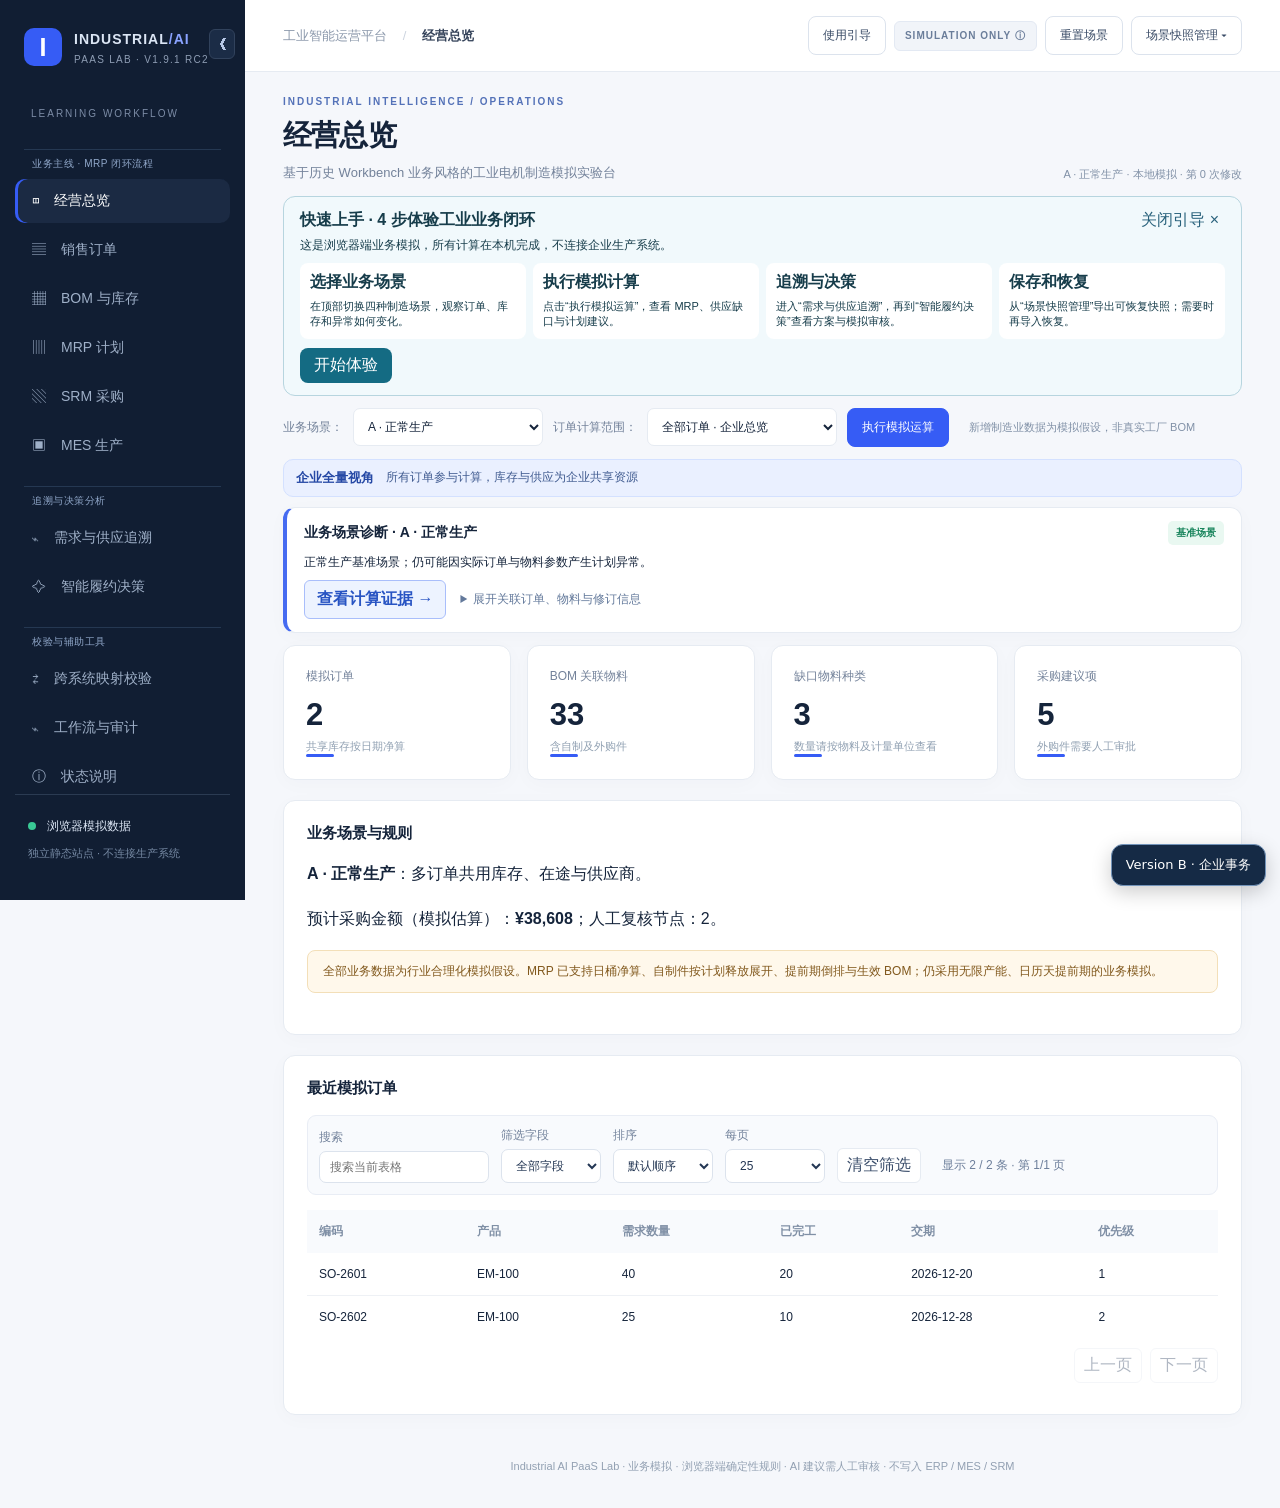
==== enterprise_workbench/site/index.html @ bf3e3335 "Version B isolated Render and Neon preview candidate" ====
<!doctype html><html lang="zh-CN"><head><meta charset="utf-8"><meta name="viewport" content="width=device-width,initial-scale=1"><title>Industrial AI PaaS Lab · V1.9.1 UX RC2 Manufacturing Workbench</title><link rel="icon" type="image/svg+xml" href="./favicon.svg"><link rel="stylesheet" href="./style.css"></head><body>
<div class="shell"><aside class="sidebar"><div class="brand"><span class="brandmark">I</span><div><strong>INDUSTRIAL<span class="accent">/AI</span></strong><small>PAAS LAB · V1.9.1 RC2</small></div></div><button id="desktopSidebarToggle" class="sidebar-collapse" aria-label="收起左侧导航" title="收起左侧导航">❮</button><div class="sectionlabel">LEARNING WORKFLOW</div><nav id="nav"><div class="nav-group">业务主线 · MRP 闭环流程</div><button class="nav active" data-tab="overview">◫ <span>经营总览</span></button><button class="nav" data-tab="orders">▤ <span>销售订单</span></button><button class="nav" data-tab="bom">▦ <span>BOM 与库存</span></button><button class="nav" data-tab="mrp">▥ <span>MRP 计划</span></button><button class="nav" data-tab="srm">▧ <span>SRM 采购</span></button><button class="nav" data-tab="mes">▣ <span>MES 生产</span></button><div class="nav-group">追溯与决策分析</div><button class="nav" data-tab="trace">⌁ <span>需求与供应追溯</span></button><button class="nav" data-tab="agent">✧ <span>智能履约决策</span></button><div class="nav-group">校验与辅助工具</div><button class="nav" data-tab="mapping">⇄ <span>跨系统映射校验</span></button><button class="nav" data-tab="workflow">⌁ <span>工作流与审计</span></button><button class="nav" data-tab="statuses">ⓘ <span>状态说明</span></button></nav><div class="sidebarbottom"><span class="pulse"></span> 浏览器模拟数据<p>独立静态站点 · 不连接生产系统</p></div></aside>
<main class="main"><header class="topbar"><button id="sidebarExpand" class="outline desktop-expand" aria-label="展开左侧导航" title="展开左侧导航">☰</button><button id="sidebarToggle" class="outline hamburger" aria-label="展开或收起导航" aria-expanded="false">☰</button><div class="breadcrumb">工业智能运营平台 <span>/</span> <b id="crumb">经营总览</b></div><div class="topright"><button class="environment" id="simulationInfo" aria-expanded="false" aria-controls="simulationTooltip" title="查看模拟环境说明">SIMULATION ONLY ⓘ</button><span id="simulationTooltip" class="simulation-tooltip" role="tooltip" hidden>✓ 所有运算在浏览器本地运行，不上传数据、不连接真实工厂。</span><button class="outline" id="reset">重置场景</button><div class="snapshot-wrap"><button class="outline" id="snapshotMenuToggle" aria-expanded="false" aria-controls="snapshotMenu">场景快照管理 ▾</button><div class="snapshot-menu" id="snapshotMenu" hidden><button class="outline" id="portableExport">导出可恢复快照</button><button class="outline" id="portableImport">导入快照</button><button class="outline" id="export">导出 JSON</button></div></div><input type="file" id="portableFile" accept=".json,application/json" hidden></div></header><div class="content"><div class="heading"><div><div class="eyebrow">INDUSTRIAL INTELLIGENCE / OPERATIONS</div><h1 id="heading">经营总览</h1><p id="subtitle">基于历史 Workbench 业务风格的工业电机制造模拟实验台</p></div><div id="sync" class="sync">初始化中</div></div><div class="toolbar"><label for="scenario">业务场景：</label><select id="scenario"></select><label for="focusOrder">订单计算范围：</label><select id="focusOrder" aria-label="订单计算范围"><option value="all">全部订单 · 企业总览</option></select><button id="run" class="primary" title="跨模块模拟计算：本地执行 MRP、库存、供应与业务协同规则">执行模拟运算</button><span id="runSpinner" class="run-spinner" hidden aria-label="正在计算"></span><span id="runHint" class="run-hint" role="status" aria-live="polite"></span><span class="sync" id="note">新增制造业数据为模拟假设，非真实工厂 BOM</span></div><div id="notice" role="alert" hidden></div><div id="uxToast" class="ux-toast" role="status" aria-live="polite" hidden></div><div id="body"></div><footer>Industrial AI PaaS Lab · 业务模拟 · 浏览器端确定性规则 · AI 建议需人工审核 · 不写入 ERP / MES / SRM</footer></div></main></div>
<script src="./engine.js"></script><script src="./decision.js"></script><script src="./decision-evidence.js"></script><script src="./decision-reasoning.js"></script><script src="./closure.js"></script><script src="./portable.js"></script><script src="./app.js"></script><script src="./onboarding.js"></script><script src="./enterprise-status.js"></script></body></html>
---- enterprise_workbench/site/style.css ----
:root{--bg:#f5f7fb;--paper:#fff;--ink:#15243b;--muted:#73829a;--line:#e6ebf2;--blue:#365cf5;--nav:#111e33;--nav2:#1b2a43;--green:#1e9a6d;--orange:#d98a27}*{box-sizing:border-box}body{margin:0;font-family:Inter,"Segoe UI","Microsoft Yahei",sans-serif;background:var(--bg);color:var(--ink)}button,select,input{font:inherit}.shell{min-height:100vh;display:flex}.sidebar{width:245px;flex-shrink:0;background:var(--nav);color:#dbe5f4;display:flex;flex-direction:column;padding:28px 15px;position:sticky;top:0;height:100vh}.brand{display:flex;align-items:center;gap:12px;padding:0 9px 42px}.brandmark{display:grid;place-items:center;background:var(--blue);color:#fff;width:38px;height:38px;border-radius:10px;font-size:25px;font-weight:800}.brand strong{font-size:14px;letter-spacing:1px}.brand small{display:block;color:#8e9db4;font-size:10px;margin-top:6px;letter-spacing:1.3px}.accent{color:#8aa3ff}.sectionlabel{font-size:10px;color:#7c8ca6;letter-spacing:2px;padding:0 16px 12px}.nav{width:100%;display:flex;align-items:center;gap:15px;text-align:left;padding:13px 17px;border:0;background:transparent;color:#9fb0c8;border-radius:10px;cursor:pointer;font-size:14px;margin-bottom:5px}.nav.active,.nav:hover{background:var(--nav2);color:#fff}.nav.active{box-shadow:inset 3px 0 var(--blue)}.sidebarbottom{margin-top:auto;border-top:1px solid #2b3b52;padding:23px 13px 0;font-size:12px}.sidebarbottom p{color:#7588a2;font-size:11px}.pulse{display:inline-block;width:8px;height:8px;border-radius:50%;background:#39c995;margin-right:8px}.main{flex:1;min-width:0}.topbar{height:72px;background:#fff;border-bottom:1px solid var(--line);display:flex;justify-content:space-between;align-items:center;padding:0 38px}.breadcrumb{font-size:13px;color:#8b98ab}.breadcrumb b{color:#35435a;font-weight:600}.breadcrumb span{padding:0 12px;color:#ccd4df}.topright{display:flex;align-items:center;gap:17px}.environment{color:#6a7d9a;background:#f1f4f9;border:1px solid #e3e9f3;padding:7px 10px;border-radius:6px;font-size:10px;letter-spacing:1px;font-weight:700}.outline,.primary{border:1px solid #dce3ed;background:white;color:#394b66;border-radius:8px;padding:10px 14px;cursor:pointer;font-size:12px}.outline:hover{border-color:#9eb0d2}.primary{background:var(--blue);border-color:var(--blue);color:#fff}.primary:disabled{opacity:.45;cursor:not-allowed}.content{max-width:1440px;margin:auto;padding:36px 38px 24px}.heading{display:flex;justify-content:space-between;align-items:flex-end;margin-bottom:28px;gap:18px}.eyebrow{font-size:10px;color:#5472b8;font-weight:800;letter-spacing:2px}h1{font-size:29px;letter-spacing:-.8px;margin:9px 0 8px}.heading p{font-size:13px;color:var(--muted);margin:0}.sync{font-size:11px;color:#8191a7}.kpis{display:grid;grid-template-columns:repeat(4,minmax(0,1fr));gap:16px;margin-bottom:20px}.kpi,.panel{background:#fff;border:1px solid var(--line);border-radius:12px;box-shadow:0 4px 20px rgba(25,48,82,.025)}.kpi{padding:22px}.kpi .label{font-size:12px;color:var(--muted)}.kpi .value{font-size:31px;font-weight:750;margin:12px 0 6px}.kpi .hint{font-size:11px;color:#90a0b2}.kpi .accentline{width:28px;height:3px;background:var(--blue);border-radius:3px}.cols{display:grid;grid-template-columns:1.5fr 1fr;gap:20px}.panel{padding:23px;margin-bottom:20px}.panel h2{font-size:15px;margin:0 0 17px}.panelhead{display:flex;align-items:center;justify-content:space-between;gap:10px}.sub{font-size:12px;color:var(--muted);margin-top:-6px;margin-bottom:18px}.tablewrap{overflow:auto}table{border-collapse:collapse;width:100%;font-size:12px}th{text-align:left;background:#f8fafd;color:#8090a6;font-weight:650;padding:13px 12px;white-space:nowrap}td{padding:14px 12px;border-bottom:1px solid #eef1f5;white-space:nowrap}tbody tr:last-child td{border-bottom:0}.pill{border-radius:5px;padding:5px 8px;font-size:10px;font-weight:700;display:inline-block;background:#eef2ff;color:#5065bf}.pill.good{background:#e9f8f1;color:#17845b}.pill.warn{background:#fff5e8;color:#aa7021}.pill.neutral{background:#f0f3f8;color:#697a90}.empty{color:#93a1b3;font-size:13px;padding:35px 10px;text-align:center}.loading{background:#fff;border:1px solid var(--line);border-radius:12px;padding:55px;text-align:center;color:var(--muted)}.toolbar{display:flex;gap:10px;align-items:center;flex-wrap:wrap;margin-bottom:18px}.toolbar select,.toolbar input{border:1px solid #dce3ed;border-radius:8px;padding:10px 12px;background:white;min-width:190px;color:#35445a;font-size:12px}.alert{padding:14px 17px;border-radius:8px;margin-bottom:18px;font-size:13px;background:#fff1ec;color:#9e462d;border:1px solid #ffd7c8}.alert.ok{background:#eaf8f1;color:#1e7d57;border-color:#c7edda}.note{background:#f4f7fe;border:1px solid #e1e9fb;padding:15px;border-radius:8px;color:#63799b;font-size:12px;line-height:1.8;margin-bottom:20px}.json{white-space:pre-wrap;word-break:break-word;background:#f8fafd;padding:16px;border-radius:8px;font:11px/1.7 Consolas,monospace;max-height:380px;overflow:auto}.metricrow{display:flex;justify-content:space-between;border-bottom:1px solid var(--line);padding:12px 0;font-size:12px}.metricrow span{color:var(--muted)}.metricrow b{font-weight:650}footer{font-size:11px;color:#9aa7b7;text-align:center;padding:20px 0 10px}@media(max-width:1000px){.sidebar{width:78px}.brand>div,.sectionlabel,.nav span,.sidebarbottom{display:none}.brand{padding:0 4px 35px}.nav{justify-content:center;font-size:20px}.content{padding:26px}.kpis{grid-template-columns:repeat(2,1fr)}.cols{grid-template-columns:1fr}}@media(max-width:600px){.sidebar{width:58px;padding:15px 6px}.topbar{padding:0 16px}.environment{display:none}.content{padding:20px 14px}.kpis{gap:9px}.kpi{padding:16px}.kpi .value{font-size:25px}.heading{align-items:flex-start;flex-direction:column}}

.flowsteps{display:flex;flex-wrap:wrap;gap:8px;margin:0 0 20px}.flowstep{padding:12px 10px;background:#e9eef7;border:1px solid #dce5f2;border-radius:8px;color:#75849a;font-size:11px;font-weight:700;flex:1;min-width:125px}.flowstep span{display:inline-grid;place-items:center;border-radius:50%;background:#cbd5e3;color:#fff;width:20px;height:20px;margin-right:6px}.flowstep.done{background:#eaf8f1;color:#17845b;border-color:#bde8d4}.flowstep.done span{background:#1e9a6d}.statuscards{display:flex;gap:12px;flex-wrap:wrap}.statuscard{border:1px solid var(--line);border-radius:9px;padding:16px 22px;min-width:140px;display:flex;flex-direction:column;gap:9px}.statuscard b{font-size:12px;color:var(--muted)}.statuscard strong{font-size:25px}.raw{border:1px solid var(--line);border-radius:10px;background:white;padding:18px 22px;margin-bottom:20px}.raw summary{cursor:pointer;color:#365cf5;font-size:13px;font-weight:700}.raw pre{margin-top:16px}@media(max-width:600px){.flowstep{min-width:100px}}
.toolbar{display:flex;gap:10px;align-items:center;flex-wrap:wrap;margin-bottom:22px}.toolbar select,.toolbar input{border:1px solid var(--line);border-radius:7px;padding:10px;background:white;color:var(--ink)}.toolbar label{font-size:12px;color:var(--muted)}.panel .actions{display:flex;gap:8px;flex-wrap:wrap}.inlineform{display:flex;flex-wrap:wrap;gap:10px;align-items:end}.inlineform label{font-size:12px;color:var(--muted);display:flex;flex-direction:column;gap:5px}.inlineform input,.inlineform select{padding:9px;border:1px solid var(--line);border-radius:6px;max-width:170px}.smallbtn{border:1px solid var(--line);background:#fff;color:#3b4e6b;padding:6px 9px;border-radius:6px;cursor:pointer}.smallbtn.danger{color:#a53535}.status{cursor:help}.helptext{color:#75859a;font-size:12px;line-height:1.8}.grid2{display:grid;grid-template-columns:1fr 1fr;gap:16px}.warning{background:#fff8eb;border:1px solid #f3dfb8;padding:12px 15px;border-radius:8px;color:#81581c;font-size:12px;margin-bottom:18px}.badge-line{font-size:12px;color:#5a6a80;margin:6px 0 12px}.panel p{line-height:1.8}footer{margin-top:24px;font-size:11px;color:#92a0b2}@media(max-width:850px){.shell{display:block}.sidebar{width:100%;height:auto;position:static;padding:12px}.sidebar .brand{padding:5px 9px 12px}.sidebar nav{display:flex;overflow:auto}.sidebar .nav{min-width:max-content;padding:9px}.sidebarbottom{display:none}.topbar{padding:12px;height:auto}.content{padding:20px 14px}.kpis{grid-template-columns:repeat(2,minmax(0,1fr))}.grid2,.cols{grid-template-columns:1fr}}

/* UX Consolidation: display-only controls; no engine data mutations */
.uxfilters{display:flex;gap:12px;flex-wrap:wrap;align-items:end;margin-bottom:15px}.uxfilters label{display:flex;flex-direction:column;gap:5px;color:#72829b;font-size:12px}.uxfilters input,.uxfilters select{border:1px solid #dce3ed;border-radius:7px;padding:8px 10px;background:white;color:#243754;max-width:220px}.uxcount{font-size:12px;color:#6d7f9b;padding:9px}.origin-tag{display:inline-block;background:#eef2f8;color:#566781;border-radius:5px;padding:4px 7px;font-size:11px}.origin-tag.custom{background:#e9f8f1;color:#17845b}.uxguide{background:linear-gradient(115deg,#f3f6ff,#fff);border:1px solid #dce6fb;border-radius:12px;padding:20px;margin-bottom:20px}.uxguide-head{display:flex;justify-content:space-between;align-items:center;gap:12px}.uxguide-head strong{font-size:16px}.uxguide-steps{display:grid;grid-template-columns:repeat(3,minmax(0,1fr));gap:12px;margin:15px 0}.uxguide-steps button{background:#fff;border:1px solid #dce5f4;border-radius:9px;text-align:left;padding:14px;cursor:pointer;color:#253c65}.uxguide-steps button:hover{border-color:#365cf5}.uxguide-steps b,.uxguide-steps span{display:block}.uxguide-steps span{font-size:12px;color:#72839a;margin-top:7px}.uxguide p{font-size:12px;color:#6e7e97;margin:0}.compact-guide .uxguide-steps,.compact-guide p{display:none}@media(max-width:700px){.uxguide-steps{grid-template-columns:1fr}.uxfilters label{max-width:100%}}

/* RC2: global order context and reusable table controls */
.focus-banner{display:flex;align-items:center;flex-wrap:wrap;gap:12px;background:#eaf0ff;border:1px solid #d4e1ff;border-radius:10px;padding:13px 17px;margin-bottom:18px;font-size:12px;color:#405b90}.focus-banner strong{color:#2548a5;font-size:13px}.focus-banner span{flex:1}.data-table{margin-bottom:8px}.tablefilters{padding:11px;background:#f8fafd;border:1px solid #e9edf5;border-radius:9px}.tablefilters label{min-width:100px}.tablefilters input{max-width:170px}.tablefilters select{max-width:175px}.tablepages{display:flex;justify-content:flex-end;gap:8px;margin-top:10px}.tablepages button:disabled{opacity:.4;cursor:not-allowed}

/* RC3 business audit additions */
.diagnostic{border-left:4px solid #466bf1}.diagnostic-head{display:flex;align-items:center;justify-content:space-between;gap:12px;flex-wrap:wrap}.diagnostic-head h2,.diagnostic-head h3{margin:0}.diagnostic-stats{display:flex;gap:16px;flex-wrap:wrap;margin:12px 0;font-size:13px}.decision{border:1px solid #dfe5f0;border-radius:12px;padding:16px;margin:12px 0;background:#fbfcff}.decision p{line-height:1.7}.decision-actions{display:flex;gap:8px;flex-wrap:wrap}.decision-actions button{cursor:pointer}.diagnostic .helptext{margin-top:12px}

/* Version A guided first-run experience */
.a-welcome{padding:18px 20px;margin:12px 0 20px;border:1px solid #b7d5df;border-radius:12px;background:#f1f9fc;color:#173d4b}.a-welcome-head{display:flex;justify-content:space-between;gap:12px;align-items:center}.a-welcome-head button{background:transparent;border:0;cursor:pointer;color:#28617b}.a-welcome p{margin:10px 0}.a-welcome ol{display:grid;grid-template-columns:repeat(auto-fit,minmax(205px,1fr));gap:12px;padding:0;list-style:none}.a-welcome li{display:flex;flex-direction:column;gap:6px;padding:12px;border-radius:8px;background:white}.a-welcome li span{font-size:13px;line-height:1.5}.a-welcome #a-welcome-start{padding:9px 18px;border:0;border-radius:8px;background:#146b83;color:white;cursor:pointer}

/* V1.9.1 UX concentrated release: presentation and state feedback */
.content{padding-top:24px}.heading{margin-bottom:14px}.a-welcome{padding:12px 16px;margin:6px 0 12px}.a-welcome p{font-size:12px;margin:5px 0}.a-welcome ol{gap:7px;margin:9px 0}.a-welcome li{padding:9px 10px}.a-welcome li span{font-size:11px;line-height:1.4}.a-welcome #a-welcome-start{padding:7px 14px}.focus-banner{padding:9px 12px;margin-bottom:10px}.diagnostic{padding:13px 17px;margin-bottom:12px}.diagnostic h2{font-size:14px}.diagnostic-summary{font-size:12px;line-height:1.6;margin:8px 0}.diagnostic-actions{display:flex;align-items:center;gap:14px;flex-wrap:wrap}.diagnostic-details{font-size:12px;color:#63799b}.diagnostic-details summary{cursor:pointer}.diagnostic-details[open]{flex-basis:100%}.diagnostic-stats{margin:8px 0}.evidence-btn{background:#edf3ff;border-color:#a9befb;color:#2854c3;font-weight:700;padding:8px 12px}.evidence-btn:hover{background:#dfe9ff}.nav-group{font-size:10px;letter-spacing:1.2px;color:#7f94b7;margin:15px 10px 7px;text-transform:uppercase}.nav.has-result{position:relative}.nav.has-result:after{content:'';display:block;width:8px;height:8px;border-radius:50%;background:#22bf83;margin-left:auto;box-shadow:0 0 0 3px #22bf8322}.environment{cursor:pointer;white-space:nowrap}.simulation-tooltip{position:absolute;right:18px;top:66px;z-index:50;background:#132b49;color:white;padding:11px 15px;border-radius:9px;max-width:320px;font-size:12px;line-height:1.6;box-shadow:0 8px 28px #152b4540}.snapshot-wrap{position:relative}.snapshot-menu{position:absolute;right:0;top:calc(100% + 7px);z-index:45;min-width:190px;background:white;border:1px solid #dce3ed;border-radius:10px;box-shadow:0 10px 32px #14223d25;padding:7px}.snapshot-menu button{display:block;width:100%;text-align:left;border:0;margin:2px 0}.snapshot-menu button:hover{background:#f2f6ff}.run-spinner{width:16px;height:16px;border:2px solid #cad7fa;border-top-color:#365cf5;border-radius:50%;animation:ux-spin .7s linear infinite}@keyframes ux-spin{to{transform:rotate(360deg)}}.run-hint{font-size:11px;color:#b37525}.ux-toast{position:fixed;right:24px;bottom:25px;z-index:100;background:#173b32;color:#e8fff4;padding:13px 17px;border-radius:9px;box-shadow:0 9px 35px #1a2b3b40;font-size:13px;max-width:min(420px,90vw)}[hidden]{display:none!important}.hamburger{display:none}.topright{gap:8px;flex-wrap:wrap}.toolbar{margin-bottom:12px}.sidebar nav{overflow-y:auto}
@media(max-width:1000px){.nav-group{display:none}.sidebar .nav.has-result:after{position:absolute;right:2px;top:5px}.topright{gap:6px}}
@media(max-width:850px){.hamburger{display:inline-flex}.sidebar{display:none;position:fixed;top:55px;left:0;bottom:0;width:min(290px,85vw);height:auto;z-index:60;box-shadow:8px 0 30px #152b4540;overflow-y:auto}.sidebar-open .sidebar{display:block}.sidebar nav{display:flex;flex-direction:column;overflow:visible}.sidebar .nav{justify-content:flex-start}.sidebar .nav span,.sidebar .brand>div,.sidebar .sectionlabel,.sidebar .nav-group{display:block}.sidebar .nav-group{color:#8fa1bd}.sidebar .nav.has-result:after{position:static}.topbar{display:flex;gap:10px}.breadcrumb{flex:1}.topright{justify-content:flex-end}.a-welcome ol{grid-template-columns:repeat(2,minmax(0,1fr))}}
@media(max-width:600px){.a-welcome ol{grid-template-columns:1fr 1fr}.a-welcome li span{font-size:10px}.heading h1{font-size:23px}.topright .outline{padding:7px 8px}.toolbar select{min-width:130px}.simulation-tooltip{right:8px;top:95px}.content{padding:15px 12px}.kpis{grid-template-columns:repeat(2,minmax(0,1fr))}}

/* V1.9.1 RC2: learning navigation, read-once result cues and help page */
.sidebar{position:relative}.sidebar-collapse{position:absolute;top:29px;right:10px;border:1px solid #31425c;border-radius:6px;color:#b6c7e5;background:#1b2c46;cursor:pointer;padding:5px 8px}.desktop-expand{display:none}.sidebar-collapsed .sidebar{display:none}.sidebar-collapsed .desktop-expand{display:inline-flex}.sidebar-collapsed .main{width:100%;max-width:100%}.sidebar .nav-group{font-size:10px;letter-spacing:.55px;text-transform:none;margin:18px 9px 8px;padding:7px 8px 0;border-top:1px solid #253852;color:#90a7c9}.sidebar nav{overflow-y:auto;scrollbar-width:thin;scrollbar-color:#3c506c transparent}.sidebar .nav{min-height:41px}.nav.has-result:after{flex-shrink:0}.help-page .toolbar,.help-page #sync{display:none}.help-page .focus-banner,.help-page .diagnostic{display:none}.help-page .heading{margin-bottom:18px}.help-page #body{margin-top:8px}
@media(max-width:850px){.sidebar-collapse,.desktop-expand{display:none!important}.sidebar-collapsed .sidebar{display:none}.sidebar-open .sidebar{display:block}.sidebar .nav-group{display:block}.sidebar .nav{min-height:40px}}

/* RC3: What-if input retention and readable comparison */
.whatif-form{background:#f7f9ff;border:1px solid #e1e8f7;padding:14px;border-radius:10px;margin:12px 0}.whatif-form label{min-width:110px}.whatif-form button.primary{min-height:39px}.whatif-result{border:1px solid #c8d8ff;border-left:4px solid #365cf5;background:#fbfcff;border-radius:10px;padding:15px;margin:16px 0}.whatif-result-head{display:flex;align-items:center;justify-content:space-between;gap:12px;flex-wrap:wrap}.whatif-result-head h3{font-size:15px;margin:0}.whatif-save{font-size:12px;font-weight:700;color:#fff;background:#365cf5;border:1px solid #365cf5;border-radius:7px;padding:8px 13px;cursor:pointer}.whatif-save:hover{background:#2549db}.whatif-assumption{margin-top:12px;padding:10px;background:#edf3ff;border-radius:7px;font-size:13px;color:#29436e}.whatif-summary{font-size:13px;font-weight:600;color:#244d7e}.whatif-saved-title{font-size:14px;margin:18px 0 8px}.whatif-empty{padding:20px 14px;border:1px dashed #cbd5e6;border-radius:9px;color:#6e809b;font-size:13px;text-align:center;margin:12px 0}.whatif-empty-small{padding:16px}.whatif-result .data-table{overflow-x:auto}.whatif-result .data-table th:first-child{min-width:180px}

/* RC4 decision audit evidence */
.decision-primary{background:#eef3ff;border-left:3px solid #4168f0;border-radius:6px;padding:10px 13px}.decision-facts{display:flex;gap:9px;flex-wrap:wrap;margin:12px 0}.decision-facts span{background:#f0f4fa;border:1px solid #dce5f2;border-radius:7px;padding:7px 10px;font-size:12px}.decision-evidence{border:1px solid #dce5f2;border-radius:9px;margin:12px 0;padding:10px 12px}.decision-evidence summary{font-weight:700;cursor:pointer;color:#274b8c}.decision-evidence .tablewrap{margin:10px 0;overflow-x:auto}.decision-evidence table{min-width:650px;font-size:12px}.decision-evidence th,.decision-evidence td{padding:8px 10px}.decision-evidence code{font-size:11px}@media(max-width:700px){.decision{padding:12px}.decision-evidence{padding:8px}.decision-facts span{font-size:11px}}

/* RC5: auditable reasoning log */
.reasoning-entry{border:1px solid #dce5f3;border-radius:10px;background:#fff;margin:12px 0;padding:14px 16px}
.reasoning-entry h4{margin:0 0 8px;color:#172c4a}.reasoning-entry .pill{font-size:11px;margin-left:8px}
.reasoning-steps{margin:10px 0 12px;padding-left:24px;display:grid;gap:9px}
.reasoning-steps li{padding-left:5px}.reasoning-steps p{margin:3px 0;color:#455a76;line-height:1.6;overflow-wrap:anywhere}
.reasoning-checks{display:flex;gap:7px;flex-wrap:wrap}

/* RC6: learning-first decision presentation; engineering checks remain in tests, not UI. */
.business-decision{padding:22px;background:#fff}.business-order-head{display:flex;justify-content:space-between;align-items:flex-start;gap:14px;flex-wrap:wrap}.business-order-head h3{margin:0}.business-outcome{display:inline-block;max-width:520px;border-radius:8px;padding:9px 12px;font-weight:700;font-size:13px}.business-outcome-high{background:#fff0ed;color:#9f3027}.business-outcome-medium{background:#fff5e3;color:#94620c}.business-outcome-low{background:#e9f7f1;color:#196347}.business-intro{font-size:14px;color:#42526b;margin:16px 0}.business-section-title{font-size:15px;margin:20px 0 10px}.business-risk{border:1px solid #e0e7f2;border-left:4px solid #c7d1df;border-radius:9px;margin:10px 0;padding:12px 15px;background:#fff}.business-risk-risk{border-left-color:#d85048;background:#fffafa}.business-risk-advice{border-left-color:#e2a83b;background:#fffdf7}.business-risk-title{display:flex;justify-content:space-between;gap:10px;flex-wrap:wrap}.business-risk-title span{font-size:12px;color:#61738e}.business-risk p{margin:8px 0;font-size:13px}.business-metric{color:#9f3027}.business-risk-link{color:#637895;font-size:12px!important}.business-table{min-width:650px}.business-review{border:1px solid #d5e1f4;border-radius:10px;margin:18px 0;background:#f9fbff}.business-review>summary{padding:13px 16px;cursor:pointer;color:#2754a4;font-weight:700}.business-review-body{padding:5px 17px 17px}.business-review-body table{min-width:650px}.business-review-body th,.business-review-body td{font-size:12px;padding:8px}.review-rule{background:white;border:1px solid #e1e8f2;border-radius:8px;padding:13px 15px;margin:12px 0}.review-rule h4{margin:0 0 8px}.review-rule li{line-height:1.75;margin:5px 0;font-size:13px}.business-disclaimer{color:#73839b;font-size:12px!important;margin-top:16px}.business-decision .decision-actions{margin:17px 0}.business-decision .decision-actions button:first-child{background:#3766eb;color:#fff;border-color:#3766eb}@media(max-width:700px){.business-decision{padding:12px}.business-order-head{display:block}.business-outcome{margin-top:9px}}

/* RC7: consistent compact actions and learner-facing review */
.business-decision .decision-actions-compact{display:flex;align-items:center;gap:7px;flex-wrap:wrap;margin:14px 0 17px}
.business-decision .decision-actions-compact .smallbtn{appearance:none;min-height:32px;padding:6px 11px;border:1px solid #d8e2f2;border-radius:7px;background:#fff;color:#355276;font-size:12px;font-weight:600;line-height:1.25;letter-spacing:0;box-shadow:0 1px 2px rgba(23,43,77,.035);white-space:nowrap;transition:background-color .15s,border-color .15s,box-shadow .15s}
.business-decision .decision-actions-compact .decision-action-approve:first-child{background:#eef3ff;border-color:#bcd0ff;color:#2856bf}
.business-decision .decision-actions-compact .decision-action-reject{color:#65748c;background:#f8fafc}
.business-decision .decision-actions-compact .decision-action-trace{color:#3a5f99}
.business-decision .decision-actions-compact .smallbtn:hover{background:#e8f0ff;border-color:#8eaff3}
.business-decision .decision-actions-compact .smallbtn:focus-visible{outline:2px solid #3766eb;outline-offset:2px}
.business-review-body .review-rule{padding:15px 18px}.business-review-body .review-lead{font-size:13px;color:#294c7d;background:#eff4ff;padding:10px 12px;border-radius:7px}
.business-review-body .review-steps{padding-left:24px}.business-review-body .review-steps li{padding:5px 0 7px}.business-review-body .review-steps li b{color:#304b71;font-size:12px}.business-review-body .review-steps li p{margin:4px 0 0;color:#43536b;line-height:1.7;font-size:12px}
@media(max-width:600px){.business-decision .decision-actions-compact{gap:6px}.business-decision .decision-actions-compact .smallbtn{font-size:12px;padding:7px 9px}}

/* RC8: trace selector and source-grounded simulated supplier evidence */
.trace-node-label{display:flex;align-items:center;gap:10px;flex-wrap:wrap;font-size:12px;color:var(--muted);font-weight:600}
.trace-node-select{appearance:none;-webkit-appearance:none;width:min(100%,620px);min-height:36px;padding:8px 36px 8px 12px;border:1px solid #dce3ed;border-radius:8px;background:#fff url("data:image/svg+xml,%3Csvg xmlns='http://www.w3.org/2000/svg' width='12' height='8' viewBox='0 0 12 8'%3E%3Cpath d='m1 1 5 5 5-5' fill='none' stroke='%23687993' stroke-width='1.5'/%3E%3C/svg%3E") no-repeat right 12px center;color:var(--ink);font-size:12px;line-height:1.4;box-shadow:0 1px 2px rgba(20,35,65,.03);cursor:pointer}
.trace-node-select:focus-visible{outline:2px solid #365cf5;outline-offset:2px;border-color:#365cf5}
.supplier-evidence{background:rgba(255,255,255,.55);border:1px solid #f0e0dc;border-radius:8px;padding:9px 12px;margin:9px 0;font-size:12px;line-height:1.65}
.supplier-evidence p{margin:5px 0;overflow-wrap:anywhere}
.supplier-evidence .decision-metric{font-size:12px}
@media(max-width:700px){.trace-node-label{align-items:stretch;flex-direction:column}.trace-node-select{width:100%;max-width:100%}}
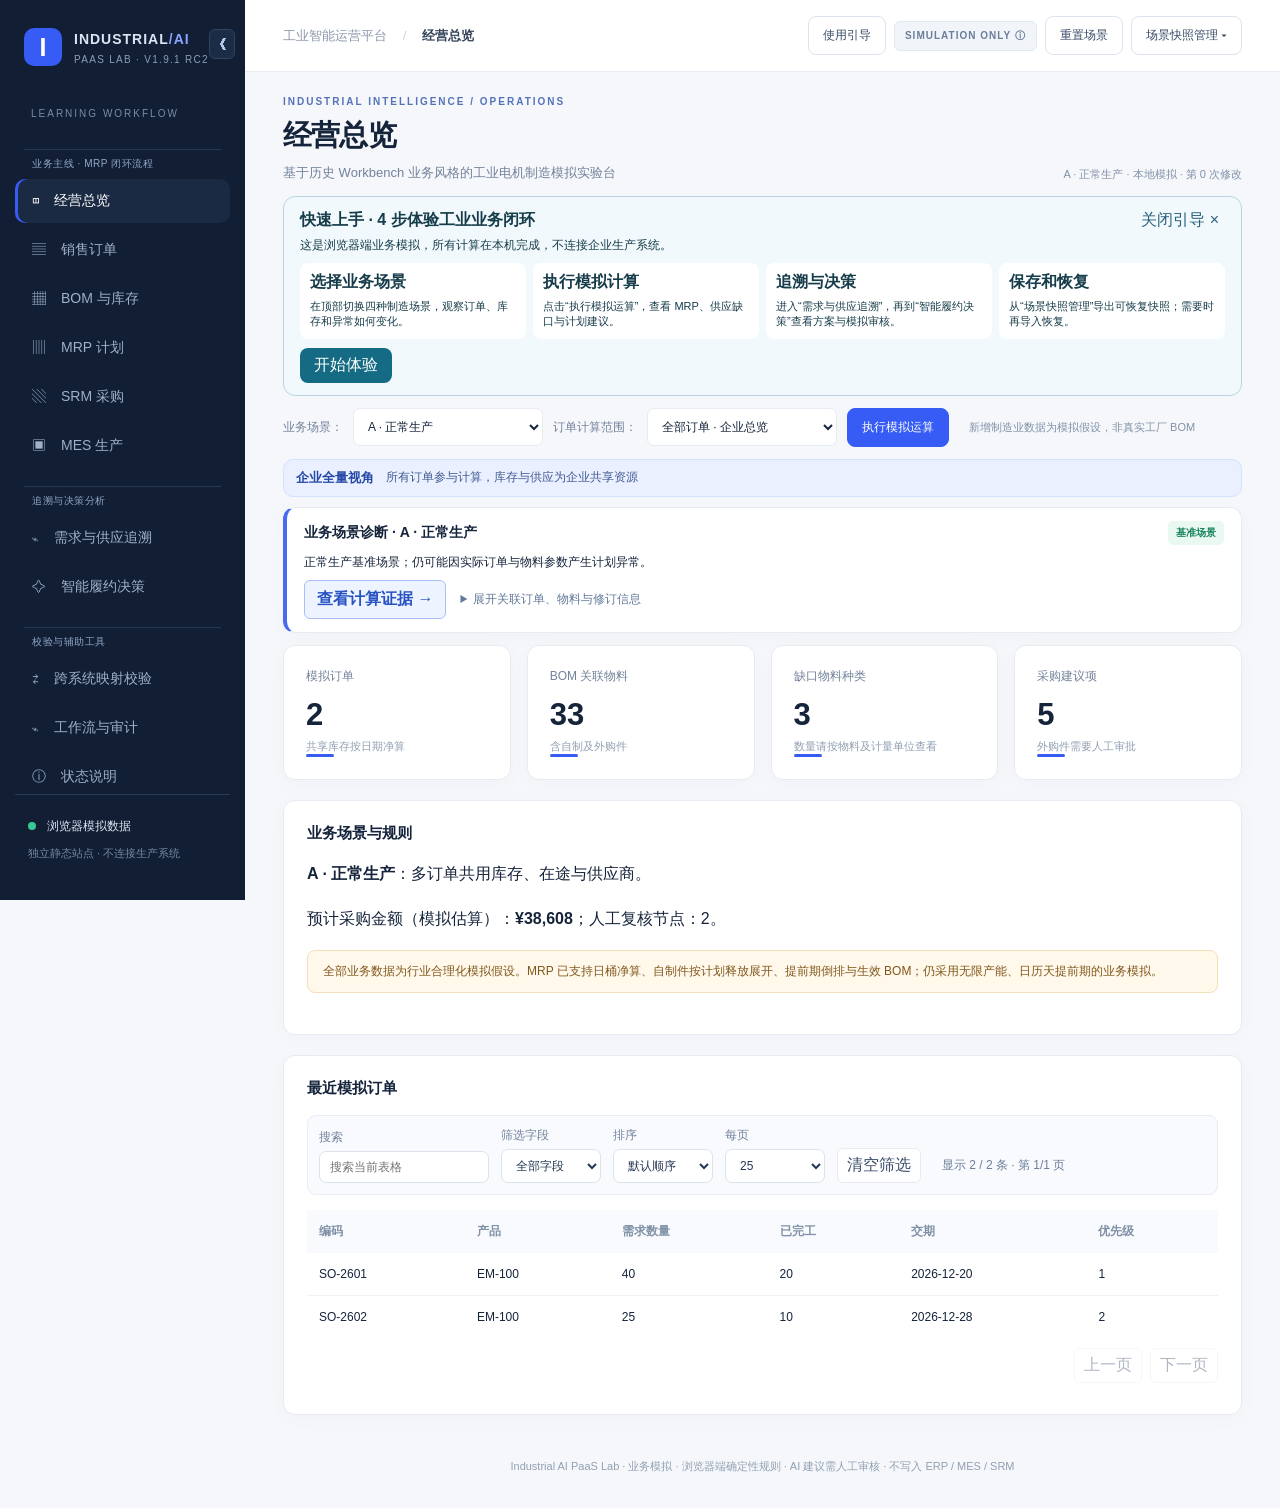
==== commit f7e71885: "Version B enterprise console UX RC3.1 candidate" ====
--- a/enterprise_workbench/site/index.html
+++ b/enterprise_workbench/site/index.html
@@ -1,4 +1,4 @@
-<!doctype html><html lang="zh-CN"><head><meta charset="utf-8"><meta name="viewport" content="width=device-width,initial-scale=1"><title>Industrial AI PaaS Lab · V1.9.1 UX RC2 Manufacturing Workbench</title><link rel="icon" type="image/svg+xml" href="./favicon.svg"><link rel="stylesheet" href="./style.css"></head><body>
+<!doctype html><html lang="zh-CN"><head><meta charset="utf-8"><meta name="viewport" content="width=device-width,initial-scale=1"><title>Industrial AI PaaS Lab · V1.9 Version B Enterprise Console RC3.1 Manufacturing Workbench</title><link rel="icon" type="image/svg+xml" href="./favicon.svg"><link rel="stylesheet" href="./style.css"><link rel="stylesheet" href="./enterprise-console.css"></head><body>
 <div class="shell"><aside class="sidebar"><div class="brand"><span class="brandmark">I</span><div><strong>INDUSTRIAL<span class="accent">/AI</span></strong><small>PAAS LAB · V1.9.1 RC2</small></div></div><button id="desktopSidebarToggle" class="sidebar-collapse" aria-label="收起左侧导航" title="收起左侧导航">❮</button><div class="sectionlabel">LEARNING WORKFLOW</div><nav id="nav"><div class="nav-group">业务主线 · MRP 闭环流程</div><button class="nav active" data-tab="overview">◫ <span>经营总览</span></button><button class="nav" data-tab="orders">▤ <span>销售订单</span></button><button class="nav" data-tab="bom">▦ <span>BOM 与库存</span></button><button class="nav" data-tab="mrp">▥ <span>MRP 计划</span></button><button class="nav" data-tab="srm">▧ <span>SRM 采购</span></button><button class="nav" data-tab="mes">▣ <span>MES 生产</span></button><div class="nav-group">追溯与决策分析</div><button class="nav" data-tab="trace">⌁ <span>需求与供应追溯</span></button><button class="nav" data-tab="agent">✧ <span>智能履约决策</span></button><div class="nav-group">校验与辅助工具</div><button class="nav" data-tab="mapping">⇄ <span>跨系统映射校验</span></button><button class="nav" data-tab="workflow">⌁ <span>工作流与审计</span></button><button class="nav" data-tab="statuses">ⓘ <span>状态说明</span></button></nav><div class="sidebarbottom"><span class="pulse"></span> 浏览器模拟数据<p>独立静态站点 · 不连接生产系统</p></div></aside>
 <main class="main"><header class="topbar"><button id="sidebarExpand" class="outline desktop-expand" aria-label="展开左侧导航" title="展开左侧导航">☰</button><button id="sidebarToggle" class="outline hamburger" aria-label="展开或收起导航" aria-expanded="false">☰</button><div class="breadcrumb">工业智能运营平台 <span>/</span> <b id="crumb">经营总览</b></div><div class="topright"><button class="environment" id="simulationInfo" aria-expanded="false" aria-controls="simulationTooltip" title="查看模拟环境说明">SIMULATION ONLY ⓘ</button><span id="simulationTooltip" class="simulation-tooltip" role="tooltip" hidden>✓ 所有运算在浏览器本地运行，不上传数据、不连接真实工厂。</span><button class="outline" id="reset">重置场景</button><div class="snapshot-wrap"><button class="outline" id="snapshotMenuToggle" aria-expanded="false" aria-controls="snapshotMenu">场景快照管理 ▾</button><div class="snapshot-menu" id="snapshotMenu" hidden><button class="outline" id="portableExport">导出可恢复快照</button><button class="outline" id="portableImport">导入快照</button><button class="outline" id="export">导出 JSON</button></div></div><input type="file" id="portableFile" accept=".json,application/json" hidden></div></header><div class="content"><div class="heading"><div><div class="eyebrow">INDUSTRIAL INTELLIGENCE / OPERATIONS</div><h1 id="heading">经营总览</h1><p id="subtitle">基于历史 Workbench 业务风格的工业电机制造模拟实验台</p></div><div id="sync" class="sync">初始化中</div></div><div class="toolbar"><label for="scenario">业务场景：</label><select id="scenario"></select><label for="focusOrder">订单计算范围：</label><select id="focusOrder" aria-label="订单计算范围"><option value="all">全部订单 · 企业总览</option></select><button id="run" class="primary" title="跨模块模拟计算：本地执行 MRP、库存、供应与业务协同规则">执行模拟运算</button><span id="runSpinner" class="run-spinner" hidden aria-label="正在计算"></span><span id="runHint" class="run-hint" role="status" aria-live="polite"></span><span class="sync" id="note">新增制造业数据为模拟假设，非真实工厂 BOM</span></div><div id="notice" role="alert" hidden></div><div id="uxToast" class="ux-toast" role="status" aria-live="polite" hidden></div><div id="body"></div><footer>Industrial AI PaaS Lab · 业务模拟 · 浏览器端确定性规则 · AI 建议需人工审核 · 不写入 ERP / MES / SRM</footer></div></main></div>
-<script src="./engine.js"></script><script src="./decision.js"></script><script src="./decision-evidence.js"></script><script src="./decision-reasoning.js"></script><script src="./closure.js"></script><script src="./portable.js"></script><script src="./app.js"></script><script src="./onboarding.js"></script><script src="./enterprise-status.js"></script></body></html>
+<script src="./engine.js"></script><script src="./decision.js"></script><script src="./decision-evidence.js"></script><script src="./decision-reasoning.js"></script><script src="./closure.js"></script><script src="./portable.js"></script><script src="./app.js"></script><script src="./onboarding.js"></script><script src="./enterprise-console.js"></script></body></html>
--- a/enterprise_workbench/site/enterprise-console.css
+++ b/enterprise_workbench/site/enterprise-console.css
@@ -0,0 +1,114 @@
+/* Version B Enterprise Console RC3 — isolated from the frozen Version A simulation. */
+.content.vbc-active > :not(#vbConsole){display:none!important}
+#vbConsole[hidden]{display:none!important}
+#vbConsole{--vbc-ink:#12243e;--vbc-muted:#61728a;--vbc-line:#e1e8f2;--vbc-blue:#2a5fe8;--vbc-teal:#0a9f97;--vbc-canvas:#f4f7fc;min-height:78vh;color:var(--vbc-ink);font-family:inherit;font-size:14px}
+#vbConsole *,#vbConsole *:before,#vbConsole *:after{box-sizing:border-box}
+#vbConsole h1,#vbConsole h2,#vbConsole h3,#vbConsole p{margin:0}
+#vbConsole button,#vbConsole input,#vbConsole select,#vbConsole textarea{font:inherit}
+#vbConsole button{cursor:pointer;transition:background .15s ease,border-color .15s ease,transform .15s ease}
+#vbConsole button:disabled{opacity:.42;cursor:not-allowed}
+#vbConsole :is(button,input,select,textarea):focus-visible{outline:3px solid #6f97ff;outline-offset:2px}
+#vbConsole [hidden]{display:none!important}
+.vbc-hero{background:linear-gradient(118deg,#122640 0%,#173c60 60%,#17666c 140%);border-radius:18px;color:#fff;padding:28px 30px;position:relative;overflow:hidden;box-shadow:0 16px 35px #15385b22}
+.vbc-hero:after{content:'';position:absolute;right:-55px;top:-110px;width:360px;height:360px;border-radius:50%;border:60px solid #ffffff0b;pointer-events:none}
+.vbc-eyebrow{font-size:11px;font-weight:700;letter-spacing:1.8px;color:#87d4e0;text-transform:uppercase;margin-bottom:10px!important}
+.vbc-hero h1{font-size:27px;color:#fff;line-height:1.26;letter-spacing:-.6px}
+.vbc-hero p{color:#d3e0f0;max-width:680px;margin-top:10px;line-height:1.7}
+.vbc-hero-grid{display:flex;align-items:center;justify-content:space-between;gap:24px;position:relative;z-index:1}
+.vbc-hero-side{display:grid;justify-items:end;gap:10px;min-width:200px}
+.vbc-hero-side code{font-family:ui-monospace,monospace;font-size:11px;color:#d2e8ff;overflow-wrap:anywhere;text-align:right}
+.vbc-status{display:inline-flex;align-items:center;gap:6px;padding:6px 10px;border-radius:99px;border:1px solid #fff3;background:#ffffff17;color:#e2f4ff;font-size:12px;font-weight:700}
+.vbc-dot{display:inline-block;width:8px;height:8px;border-radius:50%;background:#8cb0d0}
+.vbc-status.ready .vbc-dot{background:#66e1ac;box-shadow:0 0 0 3px #66e1ac27}
+.vbc-status.warn .vbc-dot{background:#ffc66a}
+.vbc-btn{border:1px solid #d6e0ee;background:#fff;color:#26446a;border-radius:9px;padding:10px 15px;min-height:39px;font-weight:700;font-size:13px}
+.vbc-btn:hover:not(:disabled){background:#f0f5ff;border-color:#9cb8f1}
+.vbc-btn.primary{background:#315fe5;border-color:#315fe5;color:#fff;box-shadow:0 5px 10px #315fe526}
+.vbc-btn.primary:hover:not(:disabled){background:#224bd0}
+.vbc-btn.teal{background:#087e80;border-color:#087e80;color:#fff}
+.vbc-btn.teal:hover:not(:disabled){background:#086a70}
+.vbc-btn.danger{color:#9e3434;border-color:#efc9c9;background:#fff9f8}
+.vbc-btn.ghost{color:#dce7fc;background:#ffffff16;border-color:#ffffff42}
+.vbc-btn.ghost:hover:not(:disabled){background:#ffffff26}
+.vbc-btn.tiny{padding:6px 10px;min-height:30px;font-size:12px}
+.vbc-strip{display:grid;grid-template-columns:repeat(4,minmax(0,1fr));gap:12px;margin:16px 0}
+.vbc-stat{padding:15px 17px;background:#fff;border:1px solid var(--vbc-line);border-radius:12px;min-width:0}
+.vbc-stat-label{color:var(--vbc-muted);font-size:11px;font-weight:650;display:block;letter-spacing:.3px}
+.vbc-stat-value{font-size:17px;font-weight:800;margin-top:7px;overflow-wrap:anywhere;line-height:1.3;font-variant-numeric:tabular-nums}
+.vbc-stat-foot{color:var(--vbc-muted);font-size:11px;margin-top:5px;line-height:1.3}
+.vbc-stepper{background:#fff;border:1px solid var(--vbc-line);border-radius:14px;display:grid;grid-template-columns:repeat(5,minmax(0,1fr));padding:9px;margin-bottom:18px;gap:5px;box-shadow:0 2px 10px #1b2f4506}
+.vbc-step{display:flex;align-items:center;gap:9px;text-align:left;background:transparent;border:1px solid transparent;border-radius:10px;padding:12px 9px;color:#536781;min-height:62px}
+.vbc-step:hover{background:#f5f8fd}
+.vbc-step.active{background:#eaf1ff;color:#244fd1;border-color:#cfe0ff}
+.vbc-step.done .vbc-step-num{background:#e3f7ed;color:#127f55}
+.vbc-step-num{flex:none;width:30px;height:30px;border-radius:9px;background:#edf2f8;color:#57718f;display:grid;place-items:center;font-size:13px;font-weight:800}
+.vbc-step.active .vbc-step-num{background:#315fe5;color:#fff}
+.vbc-step-title{font-weight:750;font-size:13px;display:block;line-height:1.3}
+.vbc-step-sub{display:block;font-size:10px;margin-top:4px;line-height:1.2;color:#8b98aa}
+.vbc-pane{background:#fff;border:1px solid var(--vbc-line);border-radius:15px;box-shadow:0 2px 10px #1b2f4508;overflow:hidden;margin-bottom:16px}
+.vbc-pane-head{padding:21px 25px 18px;border-bottom:1px solid #e9edf4;display:flex;align-items:flex-start;justify-content:space-between;gap:15px;flex-wrap:wrap}
+.vbc-pane-head h2{font-size:19px;color:#1c324c;margin:0}
+.vbc-pane-head p{font-size:12px;color:#697f98;margin-top:5px;line-height:1.65}
+.vbc-pane-body{padding:24px 25px}
+.vbc-action-row{display:flex;flex-wrap:wrap;align-items:center;gap:9px;margin:15px 0}
+.vbc-callout{border-radius:10px;background:#f2f7ff;border:1px solid #dae7fb;padding:13px 15px;color:#385776;line-height:1.65;font-size:12px;margin:12px 0}
+.vbc-callout.warn{background:#fff8ed;border-color:#ffdfb0;color:#906017}
+.vbc-callout.success{background:#effaf5;border-color:#bfecd5;color:#166a4f}
+.vbc-field{display:grid;gap:7px;font-size:12px;font-weight:700;color:#516783;margin-bottom:14px}
+.vbc-field input,.vbc-field select,.vbc-field textarea{width:100%;min-width:0;max-width:none;border:1px solid #cfdae9;border-radius:9px;background:#fff;color:#142c47;padding:11px 12px;font-size:13px}
+.vbc-field textarea{min-height:90px;resize:vertical}
+.vbc-two{display:grid;grid-template-columns:1fr 1fr;gap:16px}
+.vbc-grid3{display:grid;grid-template-columns:repeat(3,minmax(0,1fr));gap:12px;margin:15px 0}
+.vbc-mini{border:1px solid #e1e9f3;border-radius:10px;padding:14px;min-width:0;background:#fcfdff}
+.vbc-mini .num{font-size:23px;font-weight:850;color:#1b3f69;margin:6px 0}
+.vbc-mini .label{font-size:11px;color:#637791}
+.vbc-chip{display:inline-block;border-radius:99px;padding:6px 10px;background:#edf3fb;color:#496381;font-size:11px;font-weight:750;letter-spacing:.15px;max-width:100%;overflow-wrap:anywhere}
+.vbc-chip.ok{background:#e4f7ed;color:#16724e}
+.vbc-chip.info{background:#e8f0ff;color:#285fce}
+.vbc-chip.warn{background:#fff1d8;color:#906121}
+.vbc-chip.bad{background:#fce9e9;color:#b33c3e}
+.vbc-chip.muted{background:#eef1f6;color:#64738a}
+.vbc-table-wrap{max-height:430px;overflow:auto;border:1px solid #e0e8f2;border-radius:11px;margin-top:14px}
+.vbc-table{border-collapse:collapse;width:100%;min-width:625px;font-size:12px;text-align:left}
+.vbc-table th{position:sticky;top:0;background:#f4f8ff;color:#57708e;font-weight:750;padding:12px 13px;white-space:nowrap;border-bottom:1px solid #dde7f2;z-index:1}
+.vbc-table td{border-bottom:1px solid #edf1f7;padding:10px 13px;white-space:nowrap;color:#324a68;font-variant-numeric:tabular-nums}
+.vbc-table tr:last-child td{border:0}
+.vbc-table tr:hover td{background:#f8faff}
+.vbc-table td.strong{color:#1d334c;font-weight:750}
+.vbc-table small{font-size:10px;color:#889ab2}
+.vbc-empty{background:#fafcff;border:1px dashed #c9d7e9;border-radius:12px;text-align:center;padding:28px 20px;color:#697b91;line-height:1.7}
+.vbc-empty strong{display:block;color:#294260;font-size:14px;margin-bottom:4px}
+.vbc-section-label{font-size:12px;font-weight:750;color:#536987;margin:16px 0 8px}
+.vbc-detail-list{display:grid;gap:0;border:1px solid #e2e9f2;border-radius:10px;overflow:hidden}
+.vbc-detail-row{display:grid;grid-template-columns:175px 1fr;gap:15px;align-items:start;padding:11px 15px;border-bottom:1px solid #edf1f6;font-size:12px;min-width:0}
+.vbc-detail-row:last-child{border-bottom:0}
+.vbc-detail-row dt{color:#71829a}.vbc-detail-row dd{margin:0;color:#253e5f;font-weight:700;overflow-wrap:anywhere}
+.vbc-timeline{list-style:none;padding:4px 0 2px 0;margin:0}
+.vbc-event{position:relative;padding:5px 5px 27px 33px;border-left:2px solid #d9e5f4;margin-left:12px}
+.vbc-event:last-child{border-left:2px solid transparent}
+.vbc-event:before{content:'';position:absolute;left:-8px;top:8px;width:14px;height:14px;border-radius:50%;background:#d5e8ff;border:3px solid #fff;box-shadow:0 0 0 2px #9dbde5}
+.vbc-event.positive:before{background:#24bc8e;box-shadow:0 0 0 2px #9bdec8}
+.vbc-event strong{font-size:13px}.vbc-event p{font-size:12px;color:#71839a;margin-top:5px!important}
+.vbc-data-drawer{margin-top:20px;border:1px solid #dce5f1;border-radius:10px;background:#f8fafc}
+.vbc-data-drawer summary{cursor:pointer;padding:11px 14px;color:#557092;font-size:12px;font-weight:700}
+.vbc-data-drawer pre{margin:0;padding:16px;border-top:1px solid #dce5f1;overflow:auto;max-height:350px;white-space:pre-wrap;overflow-wrap:anywhere;color:#3b5574;background:#f9fbff;font-size:11px;line-height:1.55}
+.vbc-toast{border:1px solid #d8e7f7;background:#f4f9ff;border-radius:10px;padding:12px 15px;margin:15px 0;font-size:12px;color:#35618c;line-height:1.6}
+.vbc-toast.error{background:#fff4f3;border-color:#f7d3d0;color:#a83835}
+.vbc-toast.success{background:#eefaf5;border-color:#c6e9da;color:#176b52}
+.vbc-low{font-size:11px;color:#7c8ea4;line-height:1.6}
+.vbc-footer{padding:15px 0 25px;color:#8190a3;font-size:11px;line-height:1.7}
+.vbc-aux-grid{display:grid;grid-template-columns:repeat(2,minmax(0,1fr));gap:12px}
+.vbc-aux-grid .vbc-mini{min-height:130px}
+.vbc-aux-grid h3{font-size:13px;color:#284261;margin:0 0 7px}
+.vbc-aux-grid p{font-size:12px;color:#6c7e95;line-height:1.5}
+.vbc-runbar{display:flex;gap:9px;align-items:flex-end;flex-wrap:wrap;margin:15px 0}
+.vbc-runbar .vbc-field{flex:1 1 260px;margin:0}
+.vbc-skin-caption{display:block;color:#7486a0;font-size:11px;margin-top:5px}
+#vbConsoleNav.active{background:#1f3b5d;color:#fff;border-left:3px solid #59d4c7}
+@media(max-width:1100px){.vbc-step{padding:8px 6px;gap:5px}.vbc-step-title{font-size:11px}.vbc-step-num{width:25px;height:25px}.vbc-step-sub{font-size:9px}}
+@media(max-width:900px){.vbc-hero-grid{align-items:flex-start}.vbc-hero-side{min-width:145px}.vbc-stepper{display:flex;overflow:auto;scrollbar-width:thin}.vbc-step{min-width:130px}.vbc-strip{grid-template-columns:repeat(2,minmax(0,1fr))}.vbc-two{grid-template-columns:1fr}.vbc-aux-grid{grid-template-columns:1fr}}
+@media(max-width:600px){.vbc-hero{padding:19px 17px;border-radius:12px}.vbc-hero-grid{display:block}.vbc-hero h1{font-size:22px}.vbc-hero-side{display:flex;flex-wrap:wrap;align-items:center;margin-top:18px;justify-content:flex-start}.vbc-hero-side code{text-align:left}.vbc-strip{gap:7px}.vbc-stat{padding:12px}.vbc-stat-value{font-size:14px}.vbc-pane-head{padding:16px}.vbc-pane-body{padding:16px}.vbc-grid3{grid-template-columns:repeat(2,minmax(0,1fr))}.vbc-detail-row{grid-template-columns:110px 1fr}.vbc-btn{font-size:12px;padding:9px 11px}}
+
+/* Prevent the browser-only toolbar from falsely describing the PG16 enterprise workspace. */
+.vbc-body-active .topright{display:none!important}
+.vbc-body-active .sidebarbottom{display:none!important}
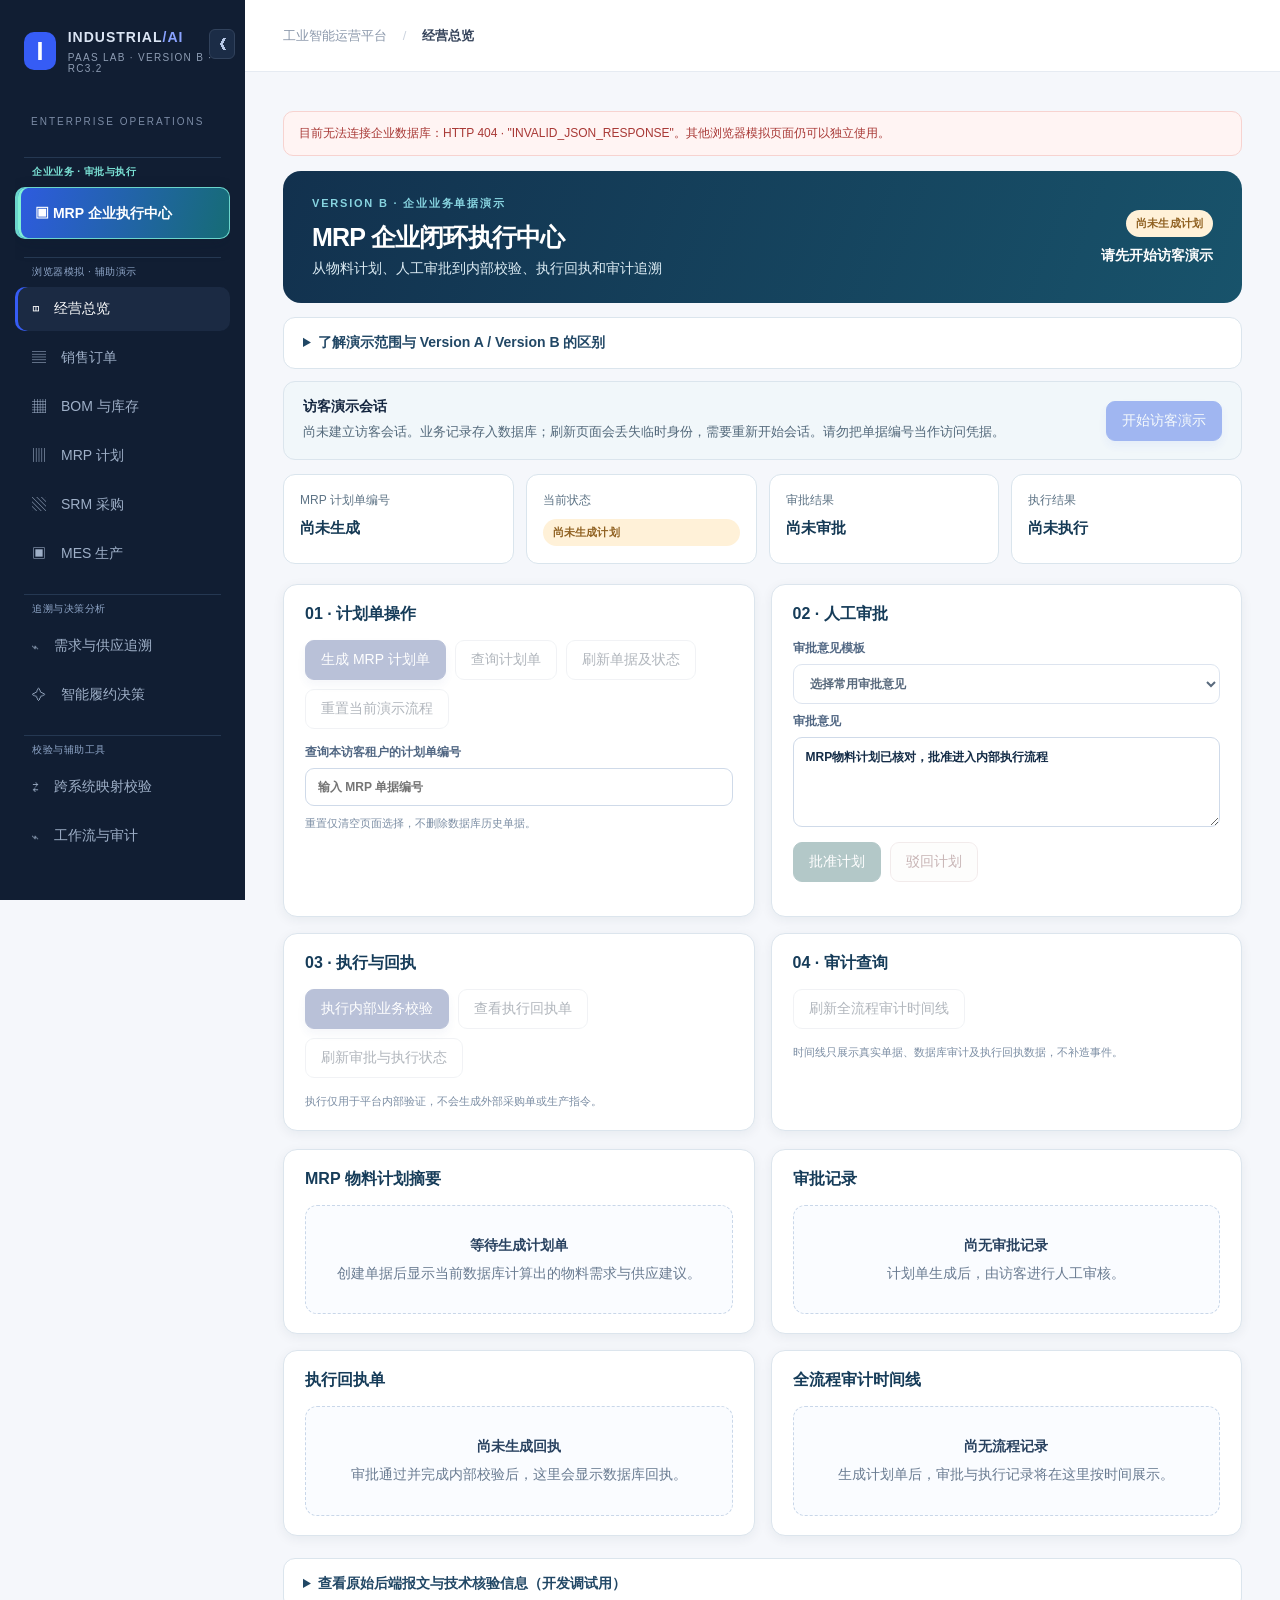
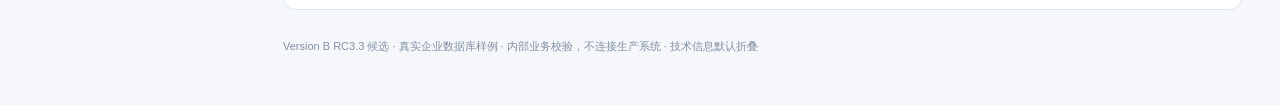
==== commit 09538161: "Version B RC3.3 business-first enterprise UX Business-first MRP document view, Chinese workflow stat" ====
--- a/enterprise_workbench/site/index.html
+++ b/enterprise_workbench/site/index.html
@@ -1,4 +1,4 @@
-<!doctype html><html lang="zh-CN"><head><meta charset="utf-8"><meta name="viewport" content="width=device-width,initial-scale=1"><title>Industrial AI PaaS Lab · V1.9 Version B Enterprise Console RC3.1 Manufacturing Workbench</title><link rel="icon" type="image/svg+xml" href="./favicon.svg"><link rel="stylesheet" href="./style.css"><link rel="stylesheet" href="./enterprise-console.css"></head><body>
-<div class="shell"><aside class="sidebar"><div class="brand"><span class="brandmark">I</span><div><strong>INDUSTRIAL<span class="accent">/AI</span></strong><small>PAAS LAB · V1.9.1 RC2</small></div></div><button id="desktopSidebarToggle" class="sidebar-collapse" aria-label="收起左侧导航" title="收起左侧导航">❮</button><div class="sectionlabel">LEARNING WORKFLOW</div><nav id="nav"><div class="nav-group">业务主线 · MRP 闭环流程</div><button class="nav active" data-tab="overview">◫ <span>经营总览</span></button><button class="nav" data-tab="orders">▤ <span>销售订单</span></button><button class="nav" data-tab="bom">▦ <span>BOM 与库存</span></button><button class="nav" data-tab="mrp">▥ <span>MRP 计划</span></button><button class="nav" data-tab="srm">▧ <span>SRM 采购</span></button><button class="nav" data-tab="mes">▣ <span>MES 生产</span></button><div class="nav-group">追溯与决策分析</div><button class="nav" data-tab="trace">⌁ <span>需求与供应追溯</span></button><button class="nav" data-tab="agent">✧ <span>智能履约决策</span></button><div class="nav-group">校验与辅助工具</div><button class="nav" data-tab="mapping">⇄ <span>跨系统映射校验</span></button><button class="nav" data-tab="workflow">⌁ <span>工作流与审计</span></button><button class="nav" data-tab="statuses">ⓘ <span>状态说明</span></button></nav><div class="sidebarbottom"><span class="pulse"></span> 浏览器模拟数据<p>独立静态站点 · 不连接生产系统</p></div></aside>
+<!doctype html><html lang="zh-CN"><head><meta charset="utf-8"><meta name="viewport" content="width=device-width,initial-scale=1"><title>Industrial AI PaaS Lab · V1.9 Version B Enterprise Console RC3.3 Business-First Enterprise MRP Workbench</title><link rel="icon" type="image/svg+xml" href="./favicon.svg"><link rel="stylesheet" href="./style.css"><link rel="stylesheet" href="./enterprise-console.css"></head><body>
+<div class="shell"><aside class="sidebar"><div class="brand"><span class="brandmark">I</span><div><strong>INDUSTRIAL<span class="accent">/AI</span></strong><small>PAAS LAB · VERSION B · RC3.2</small></div></div><button id="desktopSidebarToggle" class="sidebar-collapse" aria-label="收起左侧导航" title="收起左侧导航">❮</button><div class="sectionlabel">ENTERPRISE OPERATIONS</div><nav id="nav"><div class="nav-group">业务主线 · MRP 闭环流程</div><button class="nav active" data-tab="overview">◫ <span>经营总览</span></button><button class="nav" data-tab="orders">▤ <span>销售订单</span></button><button class="nav" data-tab="bom">▦ <span>BOM 与库存</span></button><button class="nav" data-tab="mrp">▥ <span>MRP 计划</span></button><button class="nav" data-tab="srm">▧ <span>SRM 采购</span></button><button class="nav" data-tab="mes">▣ <span>MES 生产</span></button><div class="nav-group">追溯与决策分析</div><button class="nav" data-tab="trace">⌁ <span>需求与供应追溯</span></button><button class="nav" data-tab="agent">✧ <span>智能履约决策</span></button><div class="nav-group">校验与辅助工具</div><button class="nav" data-tab="mapping">⇄ <span>跨系统映射校验</span></button><button class="nav" data-tab="workflow">⌁ <span>工作流与审计</span></button><button class="nav" data-tab="statuses">ⓘ <span>状态说明</span></button></nav><div class="sidebarbottom"><span class="pulse"></span> 浏览器模拟数据<p>独立静态站点 · 不连接生产系统</p></div></aside>
 <main class="main"><header class="topbar"><button id="sidebarExpand" class="outline desktop-expand" aria-label="展开左侧导航" title="展开左侧导航">☰</button><button id="sidebarToggle" class="outline hamburger" aria-label="展开或收起导航" aria-expanded="false">☰</button><div class="breadcrumb">工业智能运营平台 <span>/</span> <b id="crumb">经营总览</b></div><div class="topright"><button class="environment" id="simulationInfo" aria-expanded="false" aria-controls="simulationTooltip" title="查看模拟环境说明">SIMULATION ONLY ⓘ</button><span id="simulationTooltip" class="simulation-tooltip" role="tooltip" hidden>✓ 所有运算在浏览器本地运行，不上传数据、不连接真实工厂。</span><button class="outline" id="reset">重置场景</button><div class="snapshot-wrap"><button class="outline" id="snapshotMenuToggle" aria-expanded="false" aria-controls="snapshotMenu">场景快照管理 ▾</button><div class="snapshot-menu" id="snapshotMenu" hidden><button class="outline" id="portableExport">导出可恢复快照</button><button class="outline" id="portableImport">导入快照</button><button class="outline" id="export">导出 JSON</button></div></div><input type="file" id="portableFile" accept=".json,application/json" hidden></div></header><div class="content"><div class="heading"><div><div class="eyebrow">INDUSTRIAL INTELLIGENCE / OPERATIONS</div><h1 id="heading">经营总览</h1><p id="subtitle">基于历史 Workbench 业务风格的工业电机制造模拟实验台</p></div><div id="sync" class="sync">初始化中</div></div><div class="toolbar"><label for="scenario">业务场景：</label><select id="scenario"></select><label for="focusOrder">订单计算范围：</label><select id="focusOrder" aria-label="订单计算范围"><option value="all">全部订单 · 企业总览</option></select><button id="run" class="primary" title="跨模块模拟计算：本地执行 MRP、库存、供应与业务协同规则">执行模拟运算</button><span id="runSpinner" class="run-spinner" hidden aria-label="正在计算"></span><span id="runHint" class="run-hint" role="status" aria-live="polite"></span><span class="sync" id="note">新增制造业数据为模拟假设，非真实工厂 BOM</span></div><div id="notice" role="alert" hidden></div><div id="uxToast" class="ux-toast" role="status" aria-live="polite" hidden></div><div id="body"></div><footer>Industrial AI PaaS Lab · 业务模拟 · 浏览器端确定性规则 · AI 建议需人工审核 · 不写入 ERP / MES / SRM</footer></div></main></div>
 <script src="./engine.js"></script><script src="./decision.js"></script><script src="./decision-evidence.js"></script><script src="./decision-reasoning.js"></script><script src="./closure.js"></script><script src="./portable.js"></script><script src="./app.js"></script><script src="./onboarding.js"></script><script src="./enterprise-console.js"></script></body></html>
--- a/enterprise_workbench/site/enterprise-console.css
+++ b/enterprise_workbench/site/enterprise-console.css
@@ -112,3 +112,44 @@
 /* Prevent the browser-only toolbar from falsely describing the PG16 enterprise workspace. */
 .vbc-body-active .topright{display:none!important}
 .vbc-body-active .sidebarbottom{display:none!important}
+
+/* RC3.2: enterprise-first discoverability. */
+#vbConsoleNav{background:linear-gradient(105deg,#21466d,#17666b);border:1px solid #377b88;color:#fff;font-weight:800;line-height:1.45;white-space:normal;min-height:52px;box-shadow:0 5px 15px #0a172c35}
+#vbConsoleNav:hover,#vbConsoleNav.active{background:linear-gradient(105deg,#2e5be0,#166c75);border-color:#6bd5cc;color:#fff;box-shadow:inset 3px 0 #7ef0d5,0 6px 17px #0a172c35}
+.sidebar .vbc-nav-label{color:#79dfd3;font-weight:750;letter-spacing:.5px}
+@media(max-width:900px){#vbConsoleNav{min-width:max-content;min-height:44px}}
+
+/* RC3.3: business-first enterprise MRP document workspace */
+#vbConsole .vbc-business-head{display:flex;align-items:center;justify-content:space-between;gap:22px;background:linear-gradient(110deg,#12314e,#18536b);color:white;border-radius:18px;padding:25px 29px;margin-bottom:14px}
+#vbConsole .vbc-business-head h1{font-size:25px;margin:8px 0 6px;color:white}
+#vbConsole .vbc-business-head p{color:#dcecf4;margin:0}
+#vbConsole .vbc-business-status{display:flex;flex-direction:column;align-items:flex-end;gap:10px;max-width:320px;text-align:right}
+#vbConsole .vbc-business-status strong{font-size:14px;color:white}
+#vbConsole .vbc-business-guide,#vbConsole .vbc-session,#vbConsole .vbc-technical{background:white;border:1px solid #dbe5ed;border-radius:12px;margin:12px 0;padding:16px 19px}
+#vbConsole .vbc-business-guide summary,#vbConsole .vbc-technical>summary{font-weight:700;cursor:pointer;color:#214765}
+#vbConsole .vbc-business-guide p{font-size:14px;line-height:1.8;color:#43586a}
+#vbConsole .vbc-session{display:flex;align-items:center;justify-content:space-between;gap:16px;background:#f1f7fa}
+#vbConsole .vbc-session p{margin:5px 0 0;color:#52687a;font-size:13px;line-height:1.7;overflow-wrap:anywhere}
+#vbConsole .vbc-business-overview{display:grid;grid-template-columns:repeat(4,minmax(0,1fr));gap:12px;margin:14px 0 20px}
+#vbConsole .vbc-business-overview>div{background:#fff;border:1px solid #dae5ed;border-radius:12px;padding:17px 16px;display:flex;flex-direction:column;gap:10px;min-width:0}
+#vbConsole .vbc-business-overview span:not(.vbc-chip),#vbConsole .vbc-business-metrics span{font-size:12px;color:#5d7385}
+#vbConsole .vbc-business-overview strong{overflow-wrap:anywhere;font-size:15px;color:#163a55}
+#vbConsole .vbc-business-actions,#vbConsole .vbc-business-results{display:grid;grid-template-columns:repeat(2,minmax(0,1fr));gap:16px;margin-bottom:18px}
+#vbConsole .vbc-business-card{background:white;border:1px solid #dce5ed;border-radius:14px;padding:19px 21px;min-width:0;box-shadow:0 3px 12px #142c4210}
+#vbConsole .vbc-business-card h2{font-size:16px;margin:0 0 15px;color:#163c59}
+#vbConsole .vbc-business-card .vbc-field{margin:9px 0}
+#vbConsole .vbc-business-card .vbc-action-row{display:flex;flex-wrap:wrap;gap:9px}
+#vbConsole .vbc-business-card button:disabled{opacity:.38;cursor:not-allowed;filter:grayscale(.55)}
+#vbConsole .vbc-business-metrics{display:grid;grid-template-columns:repeat(2,minmax(0,1fr));gap:10px}
+#vbConsole .vbc-business-metrics>div{background:#f3f7fb;border-radius:9px;padding:14px;display:flex;flex-direction:column;gap:6px}
+#vbConsole .vbc-business-metrics strong{font-size:22px;color:#143f61}
+#vbConsole .vbc-business-timeline{list-style:none;margin:0;padding:0 0 0 21px;border-left:2px solid #b9d6df}
+#vbConsole .vbc-business-timeline li{position:relative;padding:0 0 20px 17px;display:flex;flex-direction:column;gap:4px}
+#vbConsole .vbc-business-timeline li:before{content:'';position:absolute;left:-27px;top:5px;width:10px;height:10px;background:#278e8c;border:3px solid white;box-shadow:0 0 0 1px #9cc8c8;border-radius:50%}
+#vbConsole .vbc-business-timeline strong{font-size:14px;color:#244a60}
+#vbConsole .vbc-business-timeline span,#vbConsole .vbc-business-timeline small{font-size:12px;color:#60778b}
+#vbConsole .vbc-technical{margin-top:22px}
+#vbConsole .vbc-technical details{margin:13px 0}
+#vbConsole .vbc-technical .vbc-pane{margin-top:15px}
+@media(max-width:980px){#vbConsole .vbc-business-overview{grid-template-columns:repeat(2,minmax(0,1fr))}#vbConsole .vbc-business-actions,#vbConsole .vbc-business-results{grid-template-columns:1fr}}
+@media(max-width:600px){#vbConsole .vbc-business-head{flex-direction:column;align-items:flex-start;padding:20px}#vbConsole .vbc-business-status{align-items:flex-start;text-align:left}#vbConsole .vbc-business-overview{grid-template-columns:1fr 1fr}#vbConsole .vbc-session{flex-direction:column;align-items:flex-start}#vbConsole .vbc-business-card{padding:15px}}
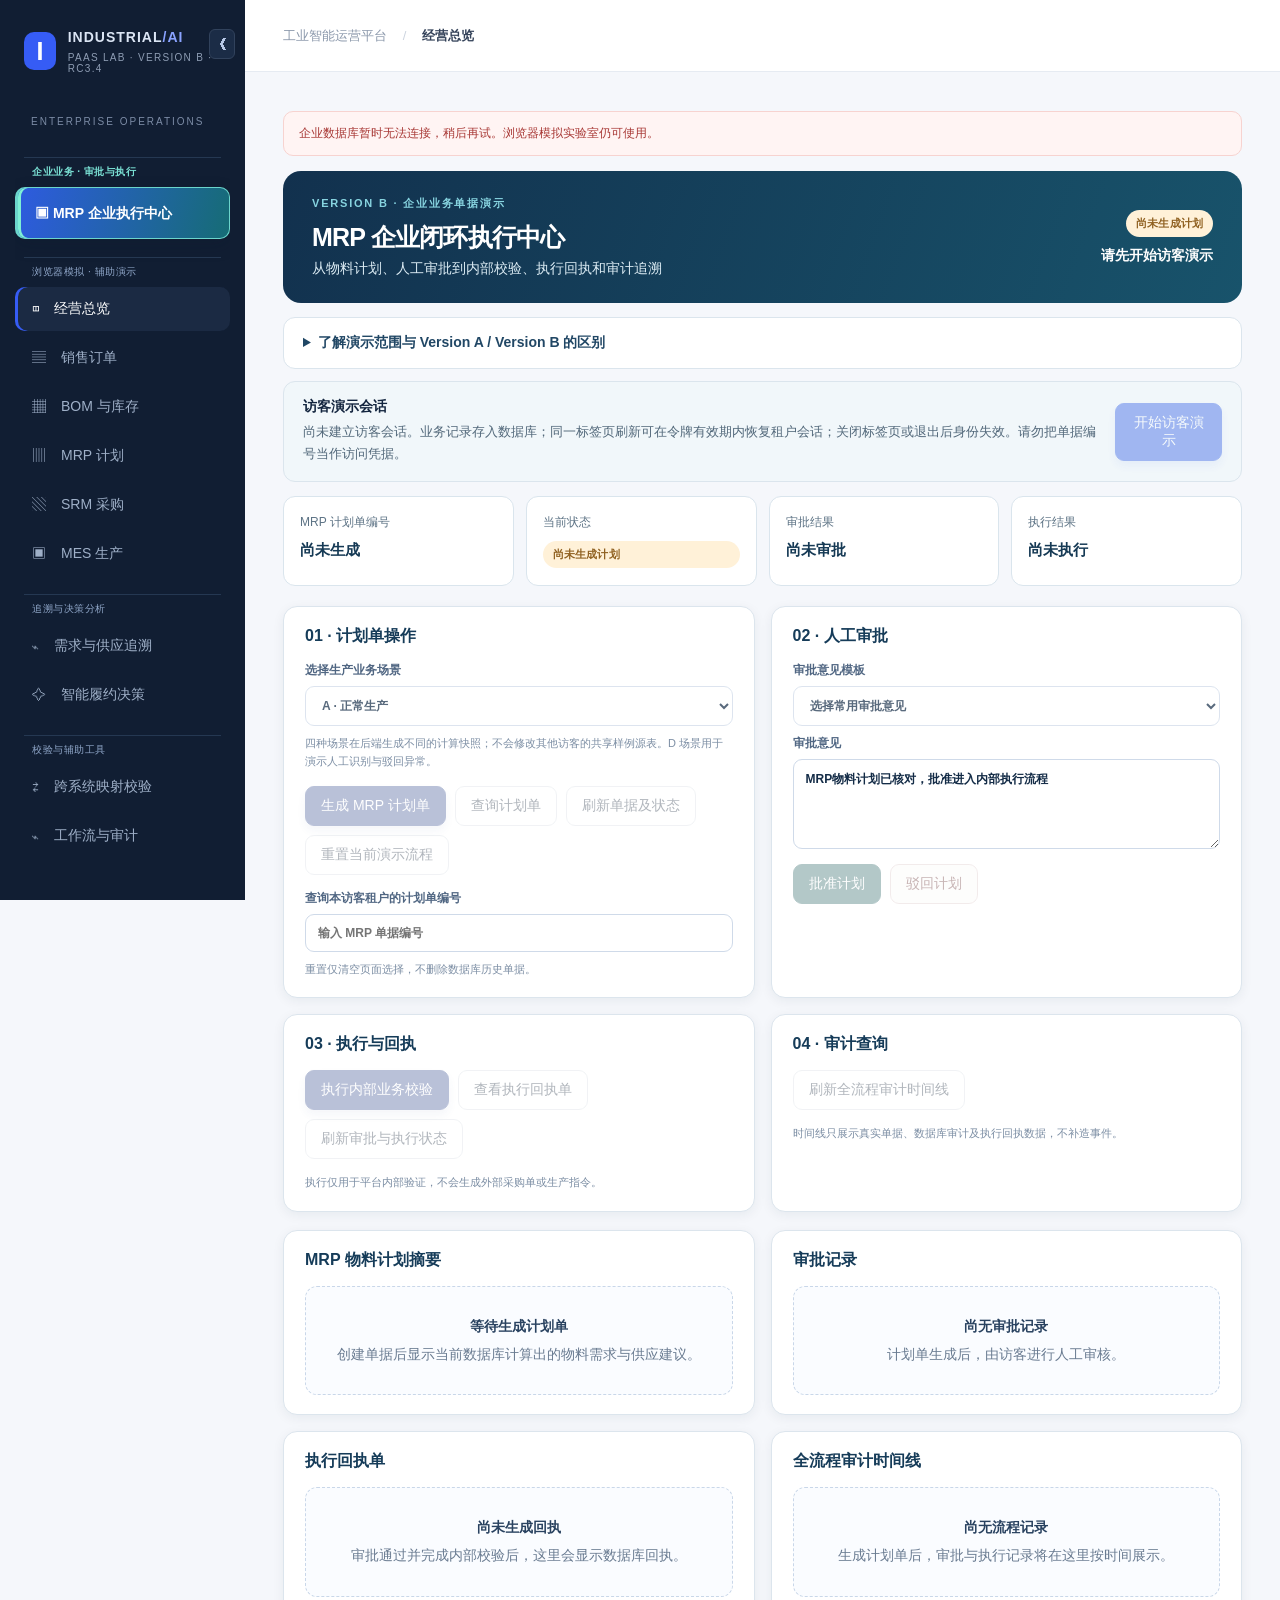
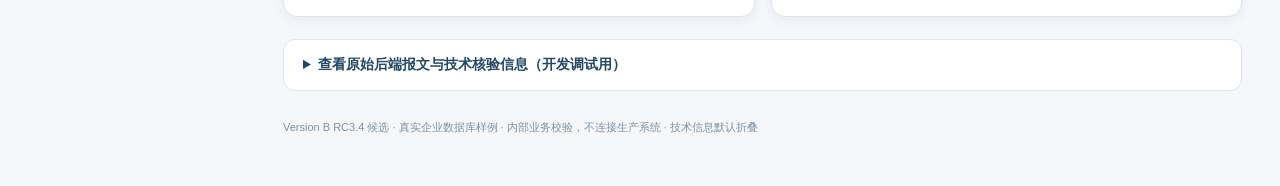
==== commit 638665eb: "RC3.4 enterprise browser workflow and version alignment" ====
--- a/enterprise_workbench/site/index.html
+++ b/enterprise_workbench/site/index.html
@@ -1,4 +1,4 @@
-<!doctype html><html lang="zh-CN"><head><meta charset="utf-8"><meta name="viewport" content="width=device-width,initial-scale=1"><title>Industrial AI PaaS Lab · V1.9 Version B Enterprise Console RC3.3 Business-First Enterprise MRP Workbench</title><link rel="icon" type="image/svg+xml" href="./favicon.svg"><link rel="stylesheet" href="./style.css"><link rel="stylesheet" href="./enterprise-console.css"></head><body>
-<div class="shell"><aside class="sidebar"><div class="brand"><span class="brandmark">I</span><div><strong>INDUSTRIAL<span class="accent">/AI</span></strong><small>PAAS LAB · VERSION B · RC3.2</small></div></div><button id="desktopSidebarToggle" class="sidebar-collapse" aria-label="收起左侧导航" title="收起左侧导航">❮</button><div class="sectionlabel">ENTERPRISE OPERATIONS</div><nav id="nav"><div class="nav-group">业务主线 · MRP 闭环流程</div><button class="nav active" data-tab="overview">◫ <span>经营总览</span></button><button class="nav" data-tab="orders">▤ <span>销售订单</span></button><button class="nav" data-tab="bom">▦ <span>BOM 与库存</span></button><button class="nav" data-tab="mrp">▥ <span>MRP 计划</span></button><button class="nav" data-tab="srm">▧ <span>SRM 采购</span></button><button class="nav" data-tab="mes">▣ <span>MES 生产</span></button><div class="nav-group">追溯与决策分析</div><button class="nav" data-tab="trace">⌁ <span>需求与供应追溯</span></button><button class="nav" data-tab="agent">✧ <span>智能履约决策</span></button><div class="nav-group">校验与辅助工具</div><button class="nav" data-tab="mapping">⇄ <span>跨系统映射校验</span></button><button class="nav" data-tab="workflow">⌁ <span>工作流与审计</span></button><button class="nav" data-tab="statuses">ⓘ <span>状态说明</span></button></nav><div class="sidebarbottom"><span class="pulse"></span> 浏览器模拟数据<p>独立静态站点 · 不连接生产系统</p></div></aside>
+<!doctype html><html lang="zh-CN"><head><meta charset="utf-8"><meta name="viewport" content="width=device-width,initial-scale=1"><title>Industrial AI PaaS Lab · V1.9 Version B Enterprise Console RC3.4 Scenario-Integrated Enterprise MRP Workbench</title><link rel="icon" type="image/svg+xml" href="./favicon.svg"><link rel="stylesheet" href="./style.css"><link rel="stylesheet" href="./enterprise-console.css"></head><body>
+<div class="shell"><aside class="sidebar"><div class="brand"><span class="brandmark">I</span><div><strong>INDUSTRIAL<span class="accent">/AI</span></strong><small>PAAS LAB · VERSION B · RC3.4</small></div></div><button id="desktopSidebarToggle" class="sidebar-collapse" aria-label="收起左侧导航" title="收起左侧导航">❮</button><div class="sectionlabel">ENTERPRISE OPERATIONS</div><nav id="nav"><div class="nav-group">业务主线 · MRP 闭环流程</div><button class="nav active" data-tab="overview">◫ <span>经营总览</span></button><button class="nav" data-tab="orders">▤ <span>销售订单</span></button><button class="nav" data-tab="bom">▦ <span>BOM 与库存</span></button><button class="nav" data-tab="mrp">▥ <span>MRP 计划</span></button><button class="nav" data-tab="srm">▧ <span>SRM 采购</span></button><button class="nav" data-tab="mes">▣ <span>MES 生产</span></button><div class="nav-group">追溯与决策分析</div><button class="nav" data-tab="trace">⌁ <span>需求与供应追溯</span></button><button class="nav" data-tab="agent">✧ <span>智能履约决策</span></button><div class="nav-group">校验与辅助工具</div><button class="nav" data-tab="mapping">⇄ <span>跨系统映射校验</span></button><button class="nav" data-tab="workflow">⌁ <span>工作流与审计</span></button><button class="nav" data-tab="statuses">ⓘ <span>状态说明</span></button></nav><div class="sidebarbottom"><span class="pulse"></span> 浏览器模拟数据<p>独立静态站点 · 不连接生产系统</p></div></aside>
 <main class="main"><header class="topbar"><button id="sidebarExpand" class="outline desktop-expand" aria-label="展开左侧导航" title="展开左侧导航">☰</button><button id="sidebarToggle" class="outline hamburger" aria-label="展开或收起导航" aria-expanded="false">☰</button><div class="breadcrumb">工业智能运营平台 <span>/</span> <b id="crumb">经营总览</b></div><div class="topright"><button class="environment" id="simulationInfo" aria-expanded="false" aria-controls="simulationTooltip" title="查看模拟环境说明">SIMULATION ONLY ⓘ</button><span id="simulationTooltip" class="simulation-tooltip" role="tooltip" hidden>✓ 所有运算在浏览器本地运行，不上传数据、不连接真实工厂。</span><button class="outline" id="reset">重置场景</button><div class="snapshot-wrap"><button class="outline" id="snapshotMenuToggle" aria-expanded="false" aria-controls="snapshotMenu">场景快照管理 ▾</button><div class="snapshot-menu" id="snapshotMenu" hidden><button class="outline" id="portableExport">导出可恢复快照</button><button class="outline" id="portableImport">导入快照</button><button class="outline" id="export">导出 JSON</button></div></div><input type="file" id="portableFile" accept=".json,application/json" hidden></div></header><div class="content"><div class="heading"><div><div class="eyebrow">INDUSTRIAL INTELLIGENCE / OPERATIONS</div><h1 id="heading">经营总览</h1><p id="subtitle">基于历史 Workbench 业务风格的工业电机制造模拟实验台</p></div><div id="sync" class="sync">初始化中</div></div><div class="toolbar"><label for="scenario">业务场景：</label><select id="scenario"></select><label for="focusOrder">订单计算范围：</label><select id="focusOrder" aria-label="订单计算范围"><option value="all">全部订单 · 企业总览</option></select><button id="run" class="primary" title="跨模块模拟计算：本地执行 MRP、库存、供应与业务协同规则">执行模拟运算</button><span id="runSpinner" class="run-spinner" hidden aria-label="正在计算"></span><span id="runHint" class="run-hint" role="status" aria-live="polite"></span><span class="sync" id="note">新增制造业数据为模拟假设，非真实工厂 BOM</span></div><div id="notice" role="alert" hidden></div><div id="uxToast" class="ux-toast" role="status" aria-live="polite" hidden></div><div id="body"></div><footer>Industrial AI PaaS Lab · 业务模拟 · 浏览器端确定性规则 · AI 建议需人工审核 · 不写入 ERP / MES / SRM</footer></div></main></div>
 <script src="./engine.js"></script><script src="./decision.js"></script><script src="./decision-evidence.js"></script><script src="./decision-reasoning.js"></script><script src="./closure.js"></script><script src="./portable.js"></script><script src="./app.js"></script><script src="./onboarding.js"></script><script src="./enterprise-console.js"></script></body></html>
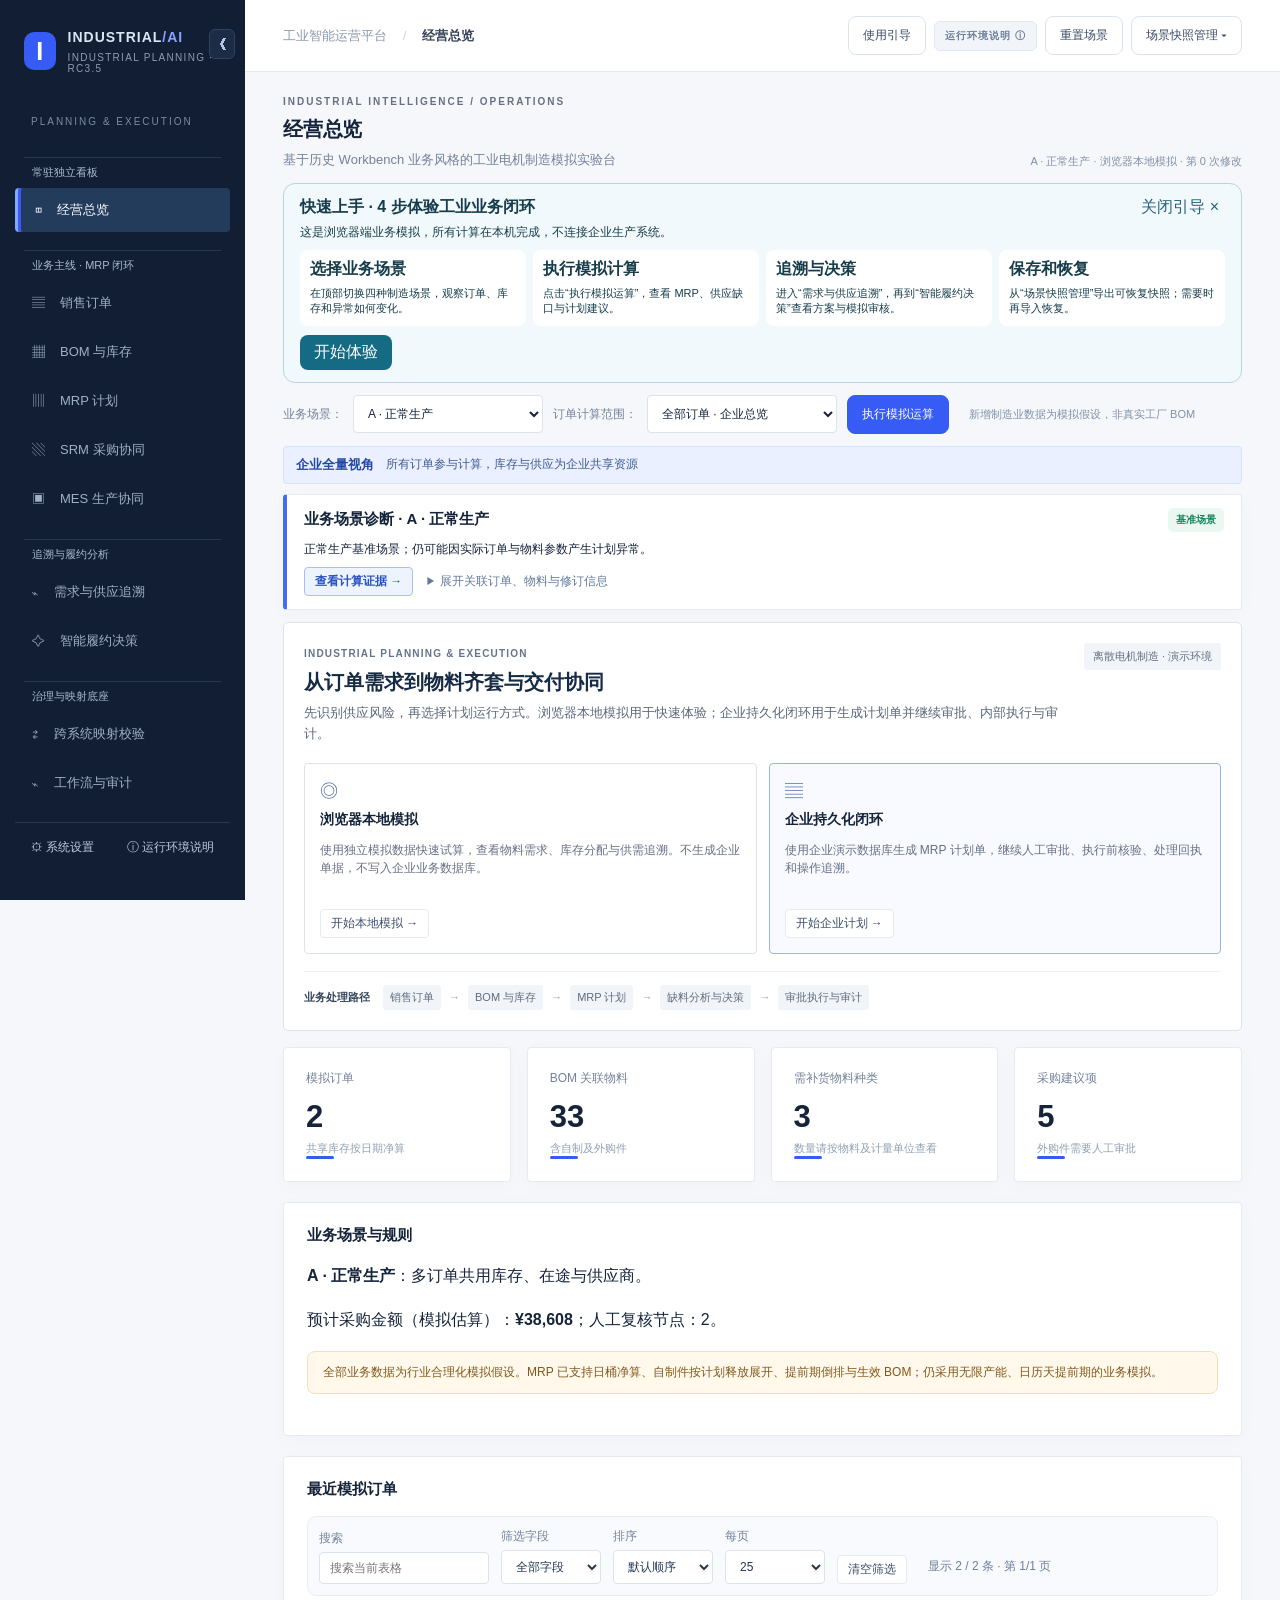
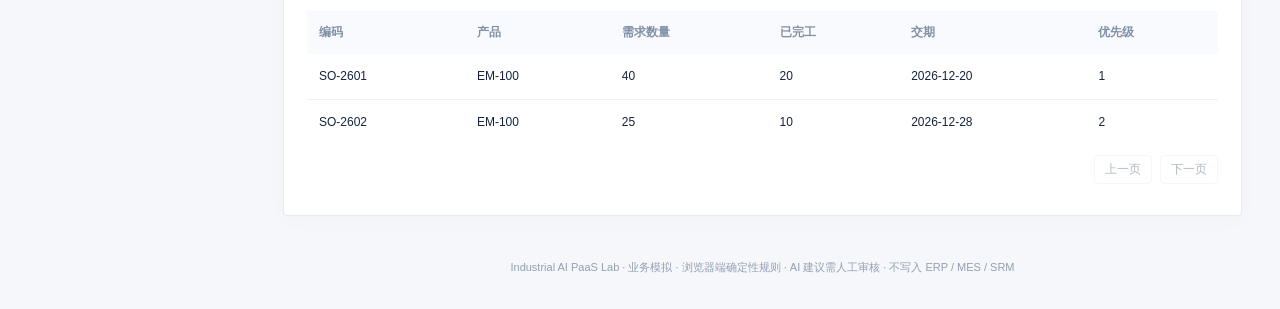
==== commit dafeef9c: "RC3.5 isolated Render candidate from PG16 PASS source" ====
--- a/enterprise_workbench/site/index.html
+++ b/enterprise_workbench/site/index.html
@@ -1,4 +1,9 @@
-<!doctype html><html lang="zh-CN"><head><meta charset="utf-8"><meta name="viewport" content="width=device-width,initial-scale=1"><title>Industrial AI PaaS Lab · V1.9 Version B Enterprise Console RC3.4 Scenario-Integrated Enterprise MRP Workbench</title><link rel="icon" type="image/svg+xml" href="./favicon.svg"><link rel="stylesheet" href="./style.css"><link rel="stylesheet" href="./enterprise-console.css"></head><body>
-<div class="shell"><aside class="sidebar"><div class="brand"><span class="brandmark">I</span><div><strong>INDUSTRIAL<span class="accent">/AI</span></strong><small>PAAS LAB · VERSION B · RC3.4</small></div></div><button id="desktopSidebarToggle" class="sidebar-collapse" aria-label="收起左侧导航" title="收起左侧导航">❮</button><div class="sectionlabel">ENTERPRISE OPERATIONS</div><nav id="nav"><div class="nav-group">业务主线 · MRP 闭环流程</div><button class="nav active" data-tab="overview">◫ <span>经营总览</span></button><button class="nav" data-tab="orders">▤ <span>销售订单</span></button><button class="nav" data-tab="bom">▦ <span>BOM 与库存</span></button><button class="nav" data-tab="mrp">▥ <span>MRP 计划</span></button><button class="nav" data-tab="srm">▧ <span>SRM 采购</span></button><button class="nav" data-tab="mes">▣ <span>MES 生产</span></button><div class="nav-group">追溯与决策分析</div><button class="nav" data-tab="trace">⌁ <span>需求与供应追溯</span></button><button class="nav" data-tab="agent">✧ <span>智能履约决策</span></button><div class="nav-group">校验与辅助工具</div><button class="nav" data-tab="mapping">⇄ <span>跨系统映射校验</span></button><button class="nav" data-tab="workflow">⌁ <span>工作流与审计</span></button><button class="nav" data-tab="statuses">ⓘ <span>状态说明</span></button></nav><div class="sidebarbottom"><span class="pulse"></span> 浏览器模拟数据<p>独立静态站点 · 不连接生产系统</p></div></aside>
-<main class="main"><header class="topbar"><button id="sidebarExpand" class="outline desktop-expand" aria-label="展开左侧导航" title="展开左侧导航">☰</button><button id="sidebarToggle" class="outline hamburger" aria-label="展开或收起导航" aria-expanded="false">☰</button><div class="breadcrumb">工业智能运营平台 <span>/</span> <b id="crumb">经营总览</b></div><div class="topright"><button class="environment" id="simulationInfo" aria-expanded="false" aria-controls="simulationTooltip" title="查看模拟环境说明">SIMULATION ONLY ⓘ</button><span id="simulationTooltip" class="simulation-tooltip" role="tooltip" hidden>✓ 所有运算在浏览器本地运行，不上传数据、不连接真实工厂。</span><button class="outline" id="reset">重置场景</button><div class="snapshot-wrap"><button class="outline" id="snapshotMenuToggle" aria-expanded="false" aria-controls="snapshotMenu">场景快照管理 ▾</button><div class="snapshot-menu" id="snapshotMenu" hidden><button class="outline" id="portableExport">导出可恢复快照</button><button class="outline" id="portableImport">导入快照</button><button class="outline" id="export">导出 JSON</button></div></div><input type="file" id="portableFile" accept=".json,application/json" hidden></div></header><div class="content"><div class="heading"><div><div class="eyebrow">INDUSTRIAL INTELLIGENCE / OPERATIONS</div><h1 id="heading">经营总览</h1><p id="subtitle">基于历史 Workbench 业务风格的工业电机制造模拟实验台</p></div><div id="sync" class="sync">初始化中</div></div><div class="toolbar"><label for="scenario">业务场景：</label><select id="scenario"></select><label for="focusOrder">订单计算范围：</label><select id="focusOrder" aria-label="订单计算范围"><option value="all">全部订单 · 企业总览</option></select><button id="run" class="primary" title="跨模块模拟计算：本地执行 MRP、库存、供应与业务协同规则">执行模拟运算</button><span id="runSpinner" class="run-spinner" hidden aria-label="正在计算"></span><span id="runHint" class="run-hint" role="status" aria-live="polite"></span><span class="sync" id="note">新增制造业数据为模拟假设，非真实工厂 BOM</span></div><div id="notice" role="alert" hidden></div><div id="uxToast" class="ux-toast" role="status" aria-live="polite" hidden></div><div id="body"></div><footer>Industrial AI PaaS Lab · 业务模拟 · 浏览器端确定性规则 · AI 建议需人工审核 · 不写入 ERP / MES / SRM</footer></div></main></div>
+<!doctype html><html lang="zh-CN"><head><meta charset="utf-8"><meta name="viewport" content="width=device-width,initial-scale=1"><title>Industrial AI PaaS Lab · V1.9 RC3.5 Industrial Planning & Execution Collaboration</title><link rel="icon" type="image/svg+xml" href="./favicon.svg"><link rel="stylesheet" href="./style.css"><link rel="stylesheet" href="./enterprise-console.css"></head><body>
+<div class="shell"><aside class="sidebar"><div class="brand"><span class="brandmark">I</span><div><strong>INDUSTRIAL<span class="accent">/AI</span></strong><small>INDUSTRIAL PLANNING · RC3.5</small></div></div><button id="desktopSidebarToggle" class="sidebar-collapse" aria-label="收起左侧导航" title="收起左侧导航">❮</button><div class="sectionlabel">PLANNING & EXECUTION</div><nav id="nav">
+<div class="nav-group">常驻独立看板</div><button class="nav active" data-tab="overview">◫ <span>经营总览</span></button>
+<div class="nav-group">业务主线 · MRP 闭环</div><button class="nav" data-tab="orders">▤ <span>销售订单</span></button><button class="nav" data-tab="bom">▦ <span>BOM 与库存</span></button><button class="nav" data-tab="mrp">▥ <span>MRP 计划</span></button><button class="nav" data-tab="srm">▧ <span>SRM 采购协同</span></button><button class="nav" data-tab="mes">▣ <span>MES 生产协同</span></button>
+<div class="nav-group">追溯与履约分析</div><button class="nav" data-tab="trace">⌁ <span>需求与供应追溯</span></button><button class="nav" data-tab="agent">✧ <span>智能履约决策</span></button>
+<div class="nav-group">治理与映射底座</div><button class="nav" data-tab="mapping">⇄ <span>跨系统映射校验</span></button><button class="nav" data-tab="workflow">⌁ <span>工作流与审计</span></button></nav>
+<div class="sidebarbottom sidebar-utilities"><button class="sidebar-utility" data-tab="settings">⚙ <span>系统设置</span></button><button class="sidebar-utility" data-tab="statuses">ⓘ <span>运行环境说明</span></button></div></aside>
+<main class="main"><header class="topbar"><button id="sidebarExpand" class="outline desktop-expand" aria-label="展开左侧导航" title="展开左侧导航">☰</button><button id="sidebarToggle" class="outline hamburger" aria-label="展开或收起导航" aria-expanded="false">☰</button><div class="breadcrumb">工业智能运营平台 <span>/</span> <b id="crumb">经营总览</b></div><div class="topright"><button class="environment" id="simulationInfo" aria-expanded="false" aria-controls="simulationTooltip" title="查看模拟环境说明">运行环境说明 ⓘ</button><span id="simulationTooltip" class="simulation-tooltip" role="tooltip" hidden>✓ 所有运算在浏览器本地运行，不上传数据、不连接真实工厂。</span><button class="outline" id="reset">重置场景</button><div class="snapshot-wrap"><button class="outline" id="snapshotMenuToggle" aria-expanded="false" aria-controls="snapshotMenu">场景快照管理 ▾</button><div class="snapshot-menu" id="snapshotMenu" hidden><button class="outline" id="portableExport">导出可恢复快照</button><button class="outline" id="portableImport">导入快照</button><button class="outline" id="export">导出 JSON</button></div></div><input type="file" id="portableFile" accept=".json,application/json" hidden></div></header><div class="content"><div class="heading"><div><div class="eyebrow">INDUSTRIAL INTELLIGENCE / OPERATIONS</div><h1 id="heading">经营总览</h1><p id="subtitle">基于历史 Workbench 业务风格的工业电机制造模拟实验台</p></div><div id="sync" class="sync">初始化中</div></div><div class="toolbar"><label for="scenario">业务场景：</label><select id="scenario"></select><label for="focusOrder">订单计算范围：</label><select id="focusOrder" aria-label="订单计算范围"><option value="all">全部订单 · 企业总览</option></select><button id="run" class="primary" title="跨模块模拟计算：本地执行 MRP、库存、供应与业务协同规则">执行模拟运算</button><span id="runSpinner" class="run-spinner" hidden aria-label="正在计算"></span><span id="runHint" class="run-hint" role="status" aria-live="polite"></span><span class="sync" id="note">新增制造业数据为模拟假设，非真实工厂 BOM</span></div><div id="notice" role="alert" hidden></div><div id="uxToast" class="ux-toast" role="status" aria-live="polite" hidden></div><div id="body"></div><footer>Industrial AI PaaS Lab · 业务模拟 · 浏览器端确定性规则 · AI 建议需人工审核 · 不写入 ERP / MES / SRM</footer></div></main></div>
 <script src="./engine.js"></script><script src="./decision.js"></script><script src="./decision-evidence.js"></script><script src="./decision-reasoning.js"></script><script src="./closure.js"></script><script src="./portable.js"></script><script src="./app.js"></script><script src="./onboarding.js"></script><script src="./enterprise-console.js"></script></body></html>
--- a/enterprise_workbench/site/style.css
+++ b/enterprise_workbench/site/style.css
@@ -61,3 +61,9 @@
 .supplier-evidence p{margin:5px 0;overflow-wrap:anywhere}
 .supplier-evidence .decision-metric{font-size:12px}
 @media(max-width:700px){.trace-node-label{align-items:stretch;flex-direction:column}.trace-node-select{width:100%;max-width:100%}}
+
+/* RC3.5 — compact industrial workspace design system */
+:root{--rc35-ink:#172b45;--rc35-muted:#667085;--rc35-line:#dce3eb;--rc35-accent:#315fba;--rc35-surface:#f7f9fc}
+body{font-variant-numeric:tabular-nums}.heading h1{font-size:20px;font-weight:600;letter-spacing:-.2px}.panel h2,.panel h3{font-size:15px;font-weight:650}.panel,.kpi,.focus-banner{border-radius:4px}.sidebar .nav-group{font-size:11px;letter-spacing:0;text-transform:none;color:#a9bad1}.sidebar .nav{min-height:36px;border-radius:4px;font-size:13px}.sidebar .nav.active{border-left:3px solid #82a8ff;background:#243c5c}.sidebarbottom.sidebar-utilities{display:flex;justify-content:space-between;gap:8px;padding:10px 12px;border-top:1px solid #263852}.sidebar-utility{border:0;background:transparent;color:#bdcbe0;font-size:12px;padding:6px 4px;cursor:pointer}.sidebar-utility:hover{color:#fff}.smallbtn,button{transition:border-color .14s,background-color .14s,box-shadow .14s}.smallbtn{min-height:28px;border-radius:4px;padding:5px 10px;font-size:12px}.smallbtn:focus-visible,button:focus-visible,input:focus-visible,select:focus-visible,textarea:focus-visible{outline:2px solid #4778d1;outline-offset:2px;box-shadow:0 0 0 3px #4778d122}.toolbar select,.toolbar input,.uxfilters input,.uxfilters select{min-height:32px;border:1px solid var(--rc35-line);border-radius:4px;font-size:12px}.tablewrap th,.tablewrap td{font-size:12px;line-height:1.4}.helptext,.muted,.eyebrow{color:var(--rc35-muted)}
+.rc35-home-entry{background:#fff;border:1px solid var(--rc35-line);border-radius:5px;padding:20px;margin:0 0 16px}.rc35-home-intro{display:flex;align-items:flex-start;justify-content:space-between;gap:18px;flex-wrap:wrap}.rc35-kicker{font-size:10px;letter-spacing:1.2px;color:#64748b;font-weight:700}.rc35-home-intro h2{font-size:20px;margin:8px 0 7px;color:var(--rc35-ink)}.rc35-home-intro p{font-size:13px;line-height:1.6;color:#5b687a;max-width:760px;margin:0}.rc35-demo-tag{font-size:11px;color:#667085;background:#f1f4f8;padding:6px 9px;border-radius:3px}.rc35-home-actions{display:grid;grid-template-columns:1fr 1fr;gap:12px;margin-top:18px}.rc35-home-actions article{border:1px solid var(--rc35-line);border-radius:4px;padding:15px;min-width:0}.rc35-home-actions article.featured{border-color:#9bb6df;background:#f8faff}.rc35-mode-icon{font-size:18px;color:#456ba9}.rc35-home-actions h3{font-size:14px;margin:8px 0 5px}.rc35-home-actions p{font-size:12px;line-height:1.55;color:#667085;min-height:56px}.rc35-home-flow{display:flex;gap:8px;align-items:center;flex-wrap:wrap;margin-top:17px;padding-top:13px;border-top:1px solid #edf0f4;font-size:11px;color:#5e6c80}.rc35-home-flow b{color:#34445a;margin-right:5px}.rc35-home-flow span{background:#f1f4f8;padding:5px 7px;border-radius:3px}.rc35-home-flow i{font-style:normal;color:#9aa5b4}.rc35-mode-switch{display:flex;justify-content:space-between;align-items:center;gap:14px;flex-wrap:wrap;border:1px solid #d9e1eb;background:#fff;padding:13px 15px;margin-bottom:14px;border-radius:4px}.rc35-mode-switch b{font-size:14px}.rc35-mode-switch p{font-size:11px;color:#667085;margin:4px 0 0}.rc35-mode-switch-actions{display:flex;gap:7px;flex-wrap:wrap}.rc35-audit-shortcut{display:flex;align-items:end;gap:9px;flex-wrap:wrap}.rc35-audit-shortcut label{display:grid;gap:5px;font-size:11px;color:#667085}.rc35-audit-shortcut input{height:32px;border:1px solid var(--rc35-line);border-radius:4px;padding:5px 9px}
+@media(max-width:650px){.rc35-home-entry{padding:14px}.rc35-home-actions{grid-template-columns:1fr}.rc35-home-actions p{min-height:0}.rc35-mode-switch{align-items:stretch}.rc35-mode-switch-actions{width:100%}.rc35-mode-switch-actions button{flex:1}.rc35-home-flow{align-items:flex-start}}
--- a/enterprise_workbench/site/enterprise-console.css
+++ b/enterprise_workbench/site/enterprise-console.css
@@ -153,3 +153,25 @@
 #vbConsole .vbc-technical .vbc-pane{margin-top:15px}
 @media(max-width:980px){#vbConsole .vbc-business-overview{grid-template-columns:repeat(2,minmax(0,1fr))}#vbConsole .vbc-business-actions,#vbConsole .vbc-business-results{grid-template-columns:1fr}}
 @media(max-width:600px){#vbConsole .vbc-business-head{flex-direction:column;align-items:flex-start;padding:20px}#vbConsole .vbc-business-status{align-items:flex-start;text-align:left}#vbConsole .vbc-business-overview{grid-template-columns:1fr 1fr}#vbConsole .vbc-session{flex-direction:column;align-items:flex-start}#vbConsole .vbc-business-card{padding:15px}}
+
+/* RC3.5 enterprise workspace refinements */
+.vbc-business-card{border-radius:4px}.vbc-business-card h2{font-size:14px;font-weight:650}.vbc-btn{border-radius:4px;min-height:32px;padding:6px 10px;font-size:12px}.vbc-btn.tiny{min-height:26px;padding:4px 8px}.vbc-material-explorer{border:1px solid #dce3eb;border-radius:4px;padding:12px;margin-top:12px;background:#fff}.vbc-material-explorer-head{display:flex;align-items:center;justify-content:space-between;gap:10px;flex-wrap:wrap;margin-bottom:12px}.vbc-material-explorer-head strong{display:block;font-size:13px}.vbc-material-explorer-head small{display:block;color:#667085;font-size:11px;margin-top:3px}.vbc-material-tabs{display:flex;gap:6px;flex-wrap:wrap}.vbc-material-tabs [aria-pressed=true]{background:#eaf1fc;border-color:#9db6dc;color:#244f8c}.vbc-business-card.rc35-highlight{outline:2px solid #8aa9d6;outline-offset:2px;box-shadow:0 0 0 5px #4778d114;transition:box-shadow .2s}
+.vbc-command-center{border:1px solid #dce3eb;background:#fff;border-radius:4px;padding:15px;margin:14px 0}.vbc-command-head{display:flex;align-items:flex-start;justify-content:space-between;gap:12px;flex-wrap:wrap}.vbc-command-head h2{font-size:16px;margin:4px 0}.vbc-command-head p{font-size:11px;color:#667085;margin:0}.vbc-bucket-toggle{display:flex;gap:5px}.vbc-exception-cards{display:grid;grid-template-columns:repeat(4,minmax(0,1fr));gap:8px;margin:14px 0}.vbc-exception-cards button{display:grid;text-align:left;gap:4px;padding:10px;border:1px solid #dce3eb;border-radius:4px;background:#fff;cursor:pointer}.vbc-exception-cards button.selected{border-color:#6f91c5;background:#f4f7fc;box-shadow:inset 0 0 0 1px #b8cbe5}.vbc-exception-cards small{font-size:10px;color:#667085}.vbc-exception-cards strong{font-size:20px;color:#233b5b;font-variant-numeric:tabular-nums}.vbc-exception-cards span{font-size:10px;color:#667085}.vbc-matrix-wrap{overflow:auto;border:1px solid #e5eaf0}.vbc-matrix{border-collapse:separate;border-spacing:0;min-width:100%;font-size:11px}.vbc-matrix th,.vbc-matrix td{padding:7px 9px;border-right:1px solid #edf0f4;border-bottom:1px solid #edf0f4;text-align:center;white-space:nowrap}.vbc-matrix th:first-child{text-align:left;position:sticky;left:0;background:#f7f9fc;z-index:1}.vbc-bucket-cell{display:inline-block;min-width:54px;padding:5px 6px;border-radius:3px;font-variant-numeric:tabular-nums}.vbc-bucket-cell.shortage{background:#fff0ee;color:#ad3930}.vbc-bucket-cell.covered{background:#edf7f1;color:#28704c}@media(max-width:760px){.vbc-exception-cards{grid-template-columns:repeat(2,minmax(0,1fr))}.vbc-command-center{padding:10px}}
+
+/* RC3.5 audit center, compact industrial controls */
+.vbc-audit-center{border:1px solid #d7e0ea;border-radius:4px;background:#fff;padding:18px;margin:18px 0}
+.vbc-audit-filters{display:flex;align-items:end;gap:10px;flex-wrap:wrap;margin:16px 0}
+.vbc-audit-filters label{font-size:12px;color:#667085;display:grid;gap:5px;min-width:190px;flex:1}
+.vbc-audit-filters input,.vbc-audit-filters select{height:32px;padding:4px 10px;border:1px solid #cbd5e1;border-radius:4px;background:#fff;font-size:12px;max-width:100%}
+.vbc-audit-filters :is(input,select):focus-visible{outline:2px solid #93c5fd;outline-offset:1px}
+.vbc-audit-center .vbc-event{font-variant-numeric:tabular-nums}
+
+/* RC3.5 time-phased evidence and AI decision comparison */
+.vbc-ai-workbench{margin:18px 0;border:1px solid #d7e0ea;border-radius:4px;padding:18px;background:#fff}
+.vbc-ai-columns{display:grid;grid-template-columns:repeat(3,minmax(0,1fr));gap:12px;margin:16px 0}
+.vbc-ai-columns article{padding:14px;border:1px solid #d7e0ea;border-radius:4px;background:#f8fafc;font-size:12px;line-height:1.6}
+.vbc-ai-columns h3{font-size:14px;margin:0 0 10px}
+.vbc-bucket-detail{border-left:3px solid #3b82f6;padding:12px;margin:12px 0;background:#f8fafc;font-size:12px}
+.vbc-bucket-cell{border:0;cursor:pointer;border-radius:3px;min-height:28px}
+.vbc-bucket-cell:focus-visible{outline:2px solid #2563eb;outline-offset:2px}
+@media(max-width:850px){.vbc-ai-columns{grid-template-columns:1fr}}
